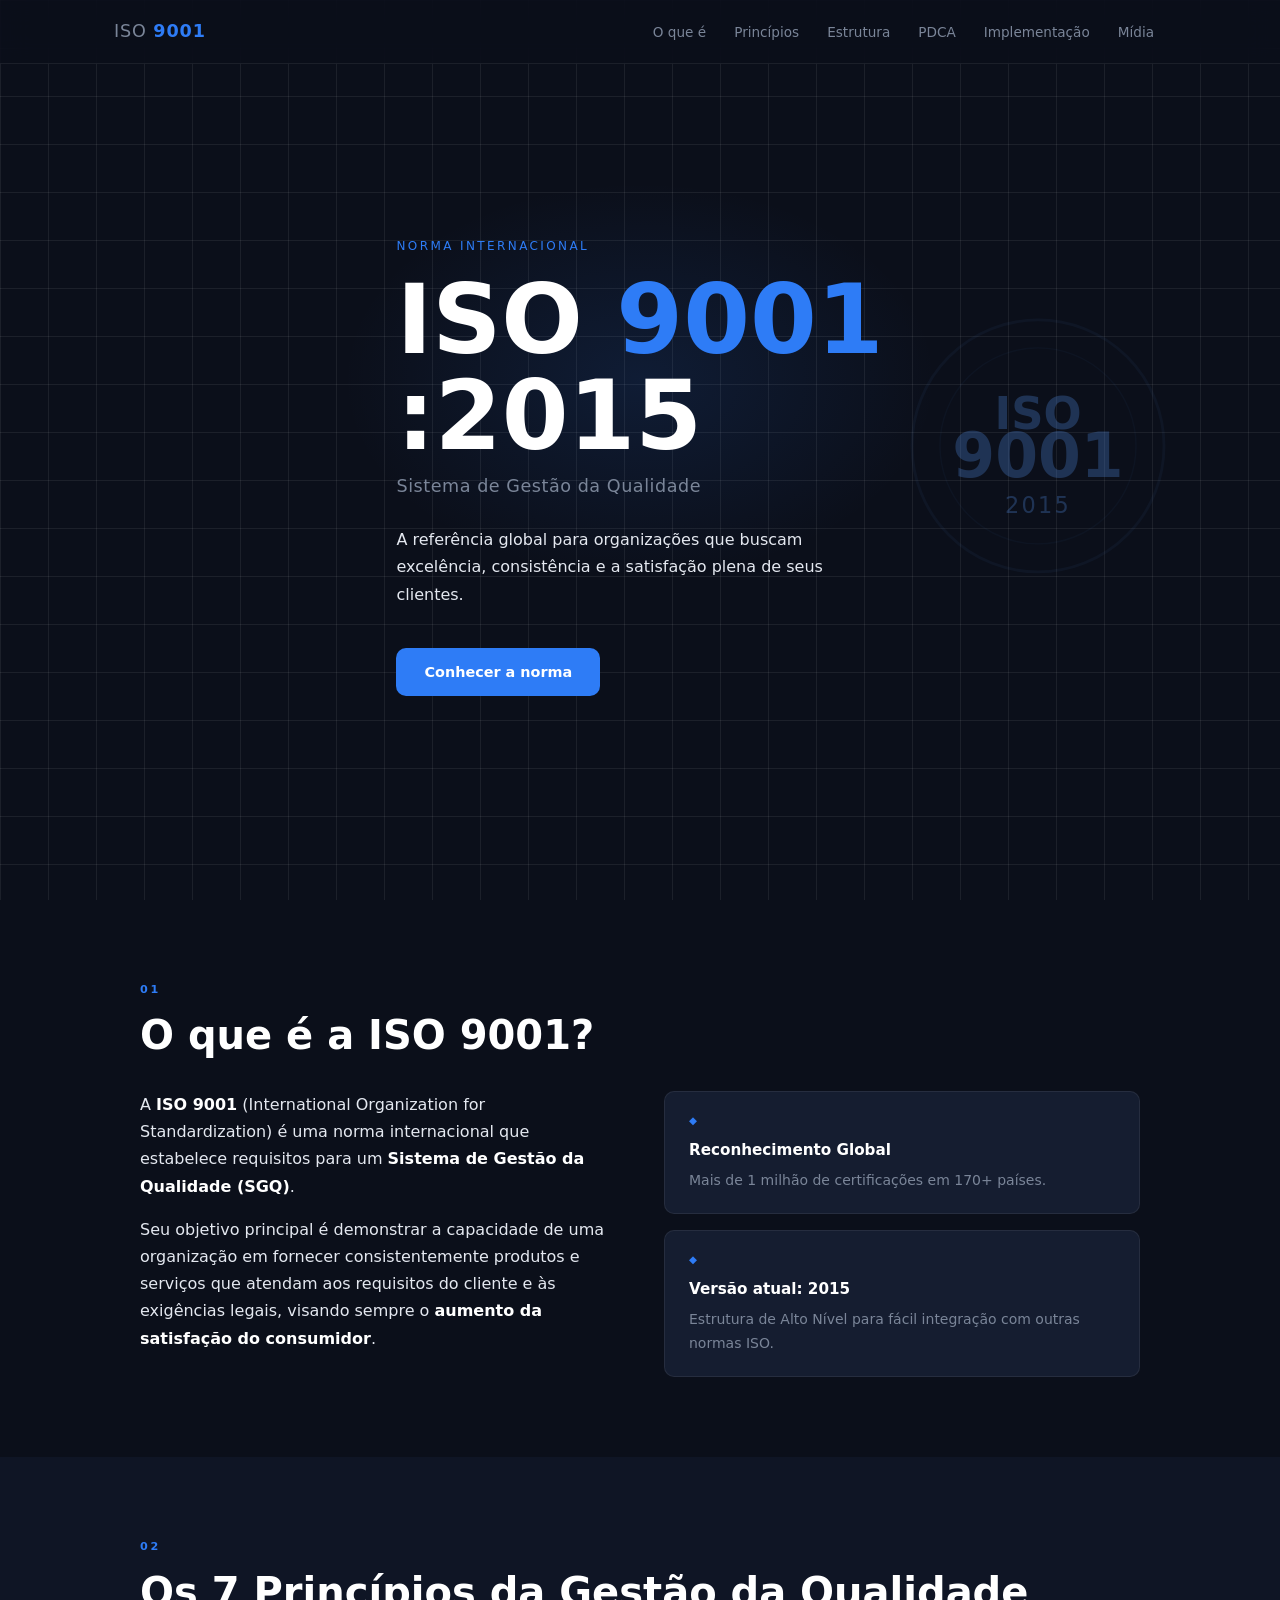
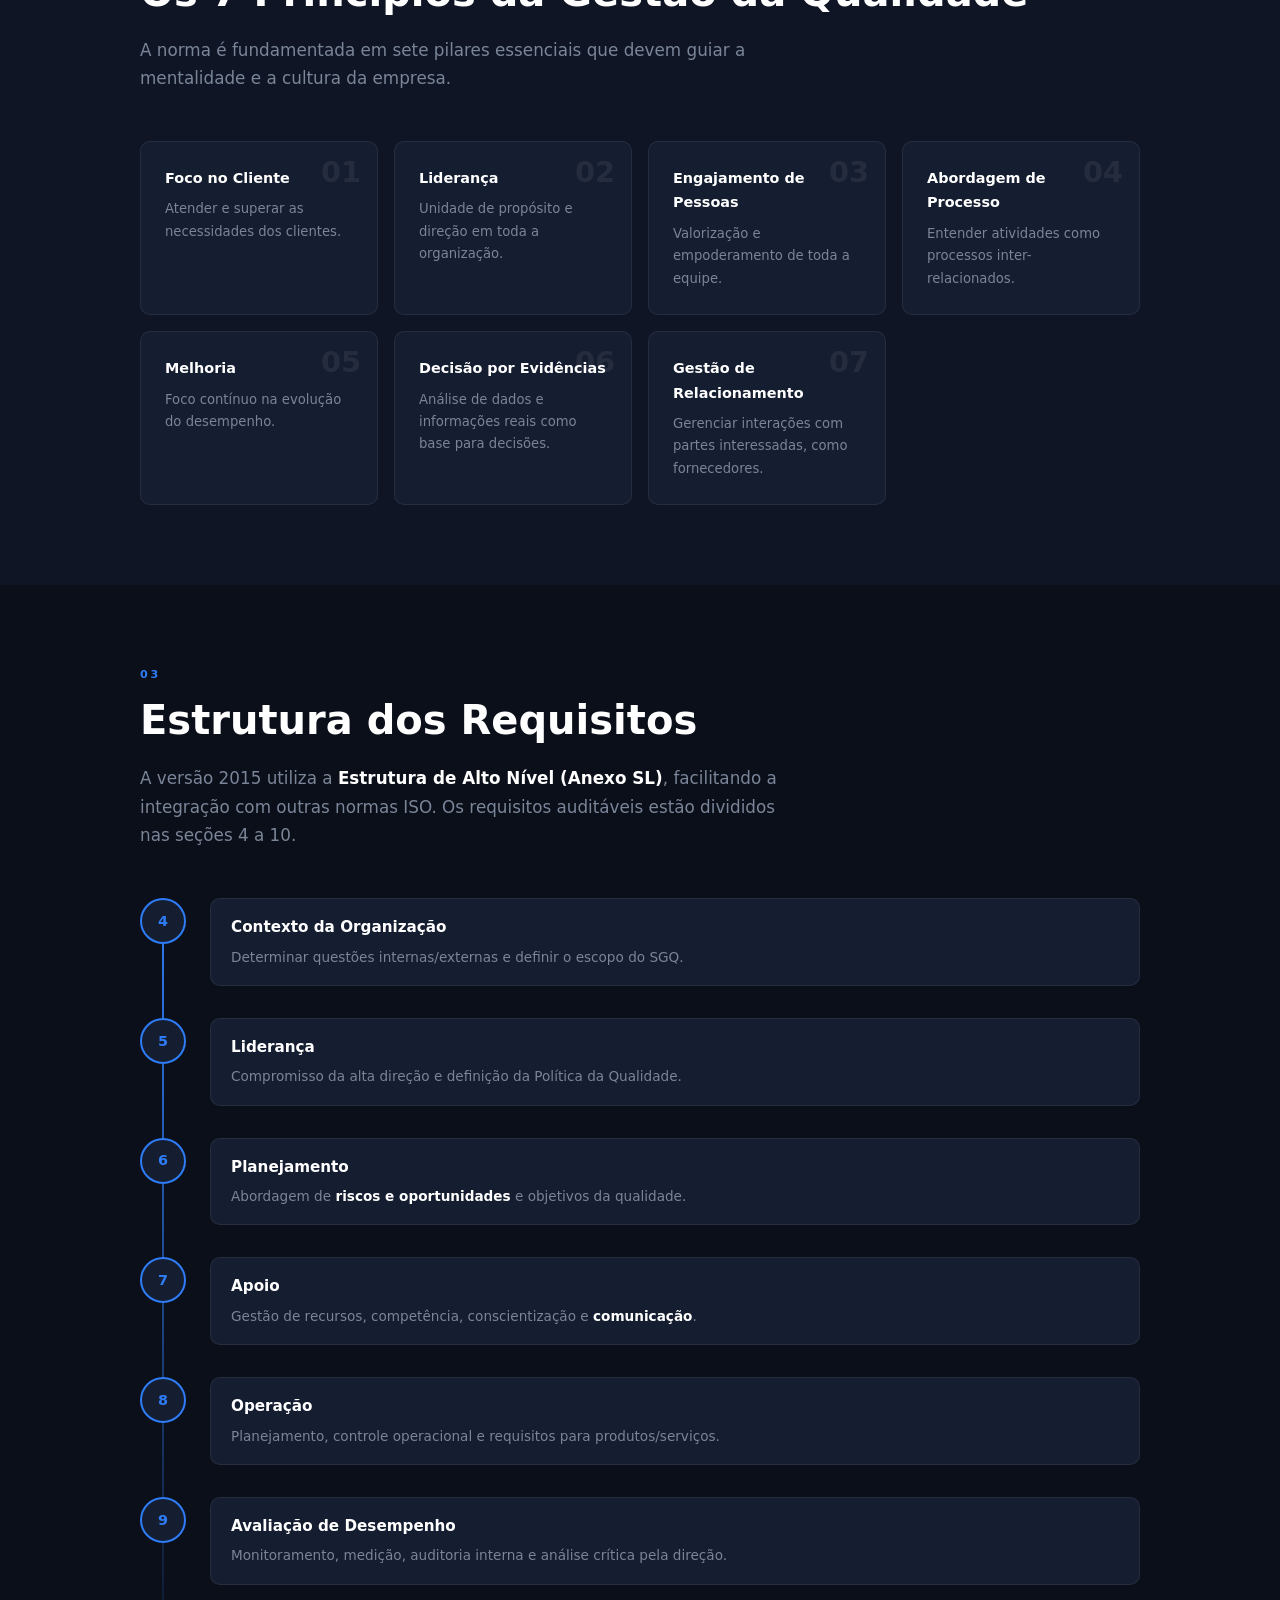
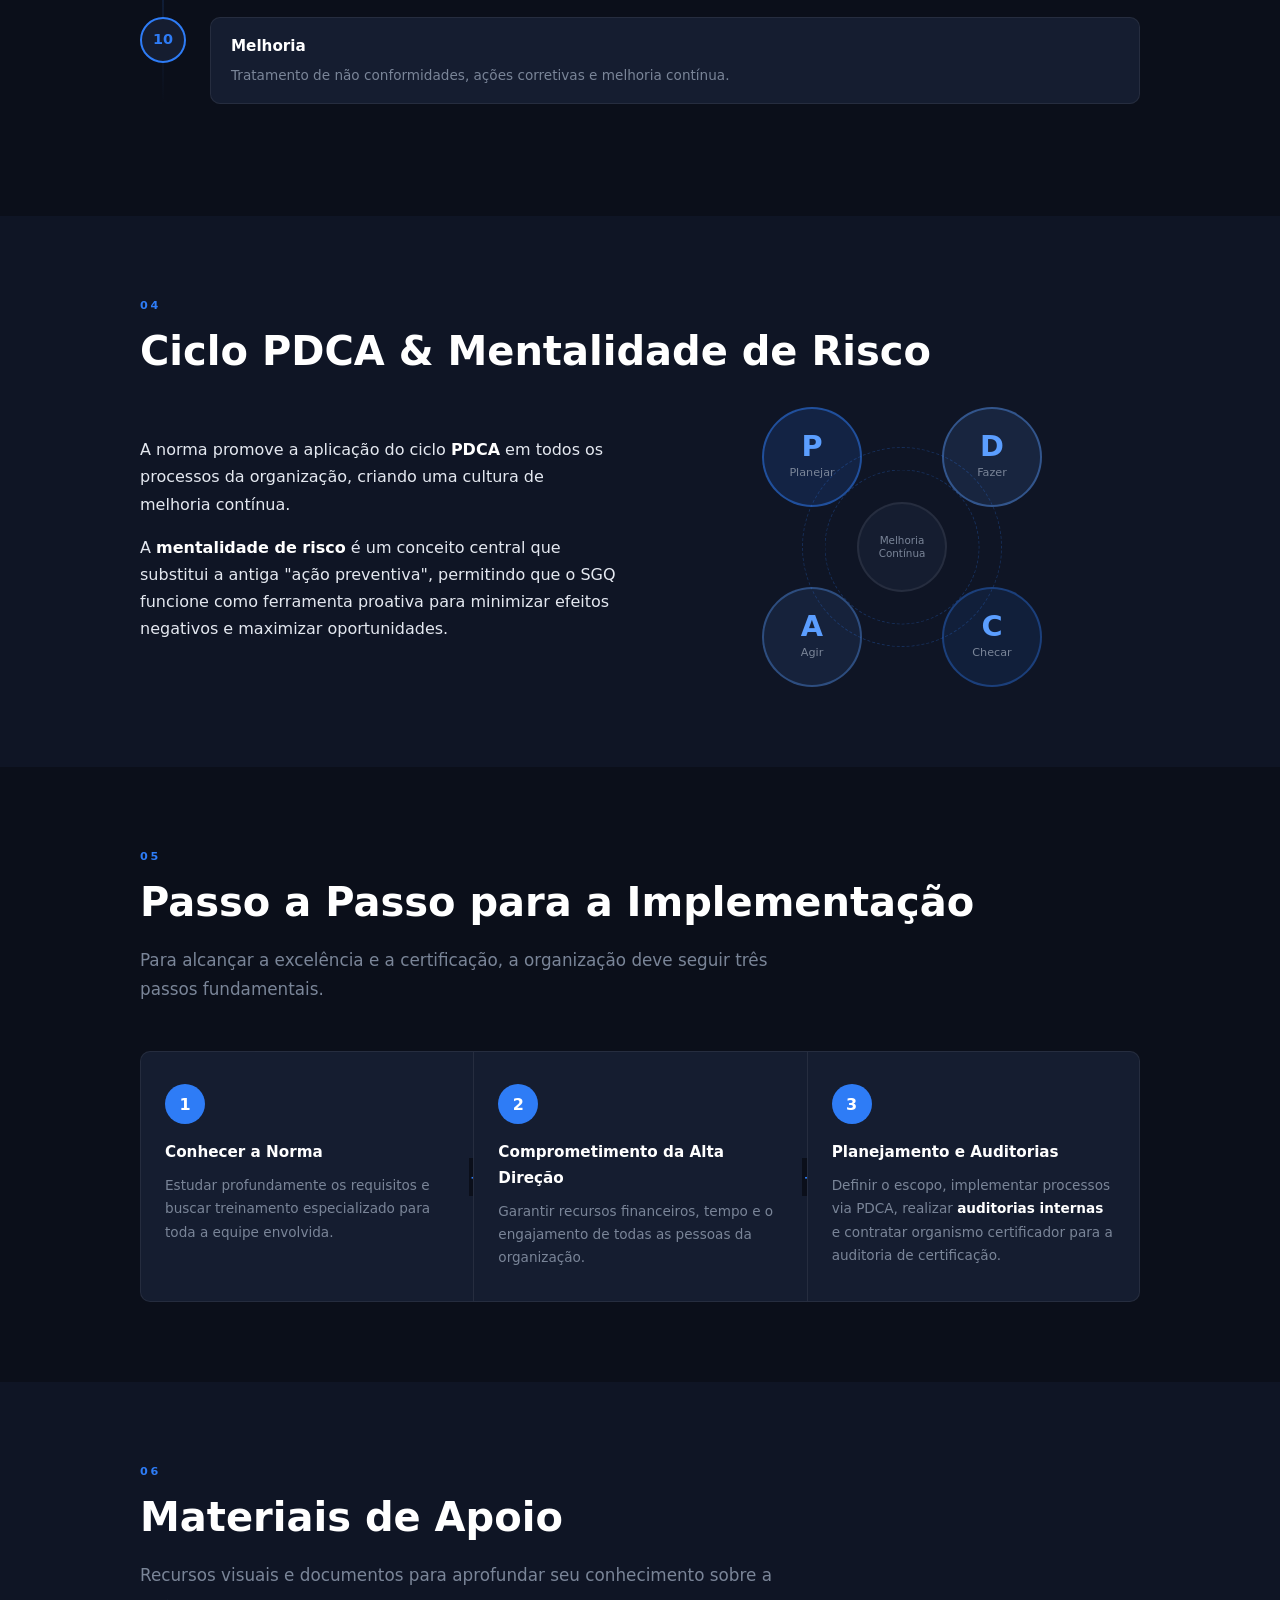
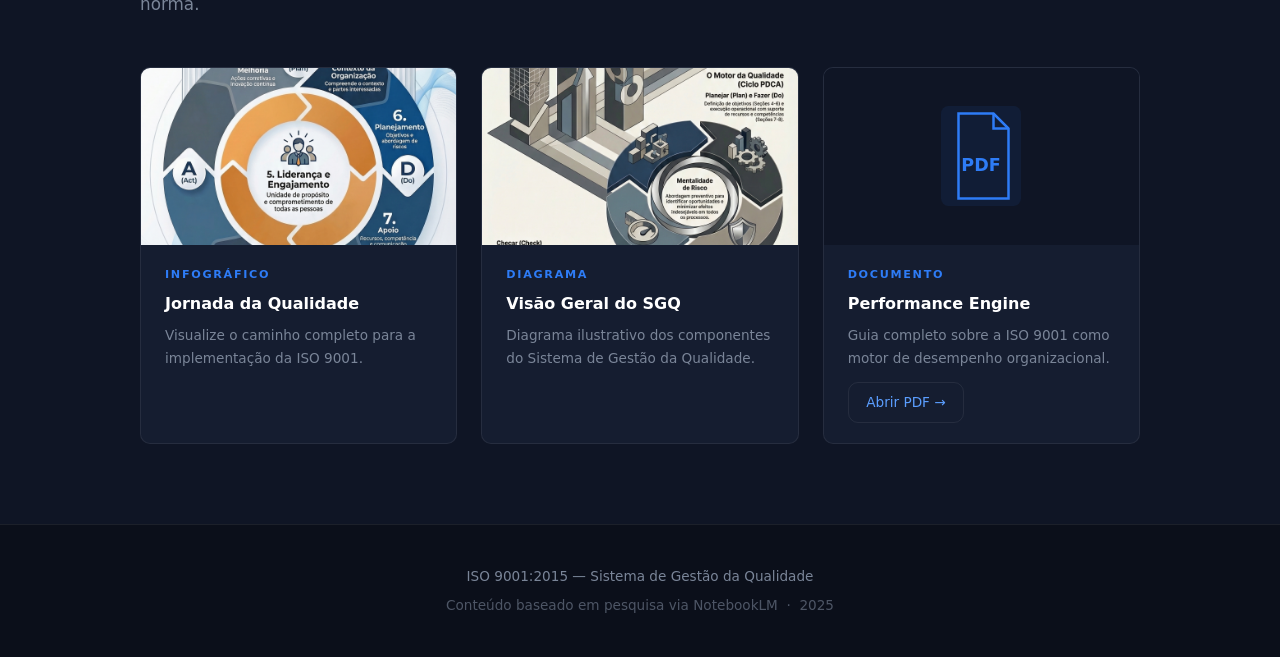
==== index.html @ cad6b03f "feat: add minimalist ISO 9001:2015 presentation website Single-page HTML/CSS/JS site with: - Hero se" ====
<!DOCTYPE html>
<html lang="pt-BR">
<head>
  <meta charset="UTF-8" />
  <meta name="viewport" content="width=device-width, initial-scale=1.0" />
  <title>ISO 9001:2015 — Sistema de Gestão da Qualidade</title>
  <link rel="stylesheet" href="style.css" />
</head>
<body>

  <!-- NAV -->
  <nav id="navbar">
    <div class="nav-inner">
      <span class="nav-logo">ISO <strong>9001</strong></span>
      <ul class="nav-links">
        <li><a href="#o-que-e">O que é</a></li>
        <li><a href="#principios">Princípios</a></li>
        <li><a href="#estrutura">Estrutura</a></li>
        <li><a href="#pdca">PDCA</a></li>
        <li><a href="#implementacao">Implementação</a></li>
        <li><a href="#midia">Mídia</a></li>
      </ul>
      <button class="nav-toggle" aria-label="Menu" id="navToggle">
        <span></span><span></span><span></span>
      </button>
    </div>
  </nav>

  <!-- HERO -->
  <header class="hero">
    <div class="hero-content">
      <p class="hero-label">Norma Internacional</p>
      <h1>ISO <span>9001</span><br/>:2015</h1>
      <p class="hero-sub">Sistema de Gestão da Qualidade</p>
      <p class="hero-desc">
        A referência global para organizações que buscam excelência,
        consistência e a satisfação plena de seus clientes.
      </p>
      <a href="#o-que-e" class="btn-primary">Conhecer a norma</a>
    </div>
    <div class="hero-badge">
      <svg viewBox="0 0 200 200" xmlns="http://www.w3.org/2000/svg" aria-hidden="true">
        <circle cx="100" cy="100" r="90" fill="none" stroke="currentColor" stroke-width="2" opacity="0.2"/>
        <circle cx="100" cy="100" r="70" fill="none" stroke="currentColor" stroke-width="1" opacity="0.15"/>
        <text x="100" y="88" text-anchor="middle" class="badge-iso">ISO</text>
        <text x="100" y="122" text-anchor="middle" class="badge-num">9001</text>
        <text x="100" y="148" text-anchor="middle" class="badge-year">2015</text>
      </svg>
    </div>
  </header>

  <!-- SECTION: O QUE É -->
  <section id="o-que-e" class="section">
    <div class="container">
      <div class="section-tag">01</div>
      <h2>O que é a ISO 9001?</h2>
      <div class="two-col">
        <div class="col-text">
          <p>
            A <strong>ISO 9001</strong> (International Organization for Standardization)
            é uma norma internacional que estabelece requisitos para um
            <strong>Sistema de Gestão da Qualidade (SGQ)</strong>.
          </p>
          <p>
            Seu objetivo principal é demonstrar a capacidade de uma organização
            em fornecer consistentemente produtos e serviços que atendam aos
            requisitos do cliente e às exigências legais, visando sempre o
            <strong>aumento da satisfação do consumidor</strong>.
          </p>
        </div>
        <div class="col-cards">
          <div class="info-card">
            <div class="info-icon">&#9670;</div>
            <h3>Reconhecimento Global</h3>
            <p>Mais de 1 milhão de certificações em 170+ países.</p>
          </div>
          <div class="info-card">
            <div class="info-icon">&#9670;</div>
            <h3>Versão atual: 2015</h3>
            <p>Estrutura de Alto Nível para fácil integração com outras normas ISO.</p>
          </div>
        </div>
      </div>
    </div>
  </section>

  <!-- SECTION: 7 PRINCÍPIOS -->
  <section id="principios" class="section section-alt">
    <div class="container">
      <div class="section-tag">02</div>
      <h2>Os 7 Princípios da Gestão da Qualidade</h2>
      <p class="section-intro">
        A norma é fundamentada em sete pilares essenciais que devem guiar
        a mentalidade e a cultura da empresa.
      </p>
      <div class="principles-grid" id="principlesGrid">
        <div class="principle-card" data-index="1">
          <span class="p-num">01</span>
          <h3>Foco no Cliente</h3>
          <p>Atender e superar as necessidades dos clientes.</p>
        </div>
        <div class="principle-card" data-index="2">
          <span class="p-num">02</span>
          <h3>Liderança</h3>
          <p>Unidade de propósito e direção em toda a organização.</p>
        </div>
        <div class="principle-card" data-index="3">
          <span class="p-num">03</span>
          <h3>Engajamento de Pessoas</h3>
          <p>Valorização e empoderamento de toda a equipe.</p>
        </div>
        <div class="principle-card" data-index="4">
          <span class="p-num">04</span>
          <h3>Abordagem de Processo</h3>
          <p>Entender atividades como processos inter-relacionados.</p>
        </div>
        <div class="principle-card" data-index="5">
          <span class="p-num">05</span>
          <h3>Melhoria</h3>
          <p>Foco contínuo na evolução do desempenho.</p>
        </div>
        <div class="principle-card" data-index="6">
          <span class="p-num">06</span>
          <h3>Decisão por Evidências</h3>
          <p>Análise de dados e informações reais como base para decisões.</p>
        </div>
        <div class="principle-card" data-index="7">
          <span class="p-num">07</span>
          <h3>Gestão de Relacionamento</h3>
          <p>Gerenciar interações com partes interessadas, como fornecedores.</p>
        </div>
      </div>
    </div>
  </section>

  <!-- SECTION: ESTRUTURA REQUISITOS -->
  <section id="estrutura" class="section">
    <div class="container">
      <div class="section-tag">03</div>
      <h2>Estrutura dos Requisitos</h2>
      <p class="section-intro">
        A versão 2015 utiliza a <strong>Estrutura de Alto Nível (Anexo SL)</strong>,
        facilitando a integração com outras normas ISO. Os requisitos auditáveis
        estão divididos nas seções 4 a 10.
      </p>
      <div class="timeline" id="timeline">
        <div class="tl-item">
          <div class="tl-num">4</div>
          <div class="tl-body">
            <h3>Contexto da Organização</h3>
            <p>Determinar questões internas/externas e definir o escopo do SGQ.</p>
          </div>
        </div>
        <div class="tl-item">
          <div class="tl-num">5</div>
          <div class="tl-body">
            <h3>Liderança</h3>
            <p>Compromisso da alta direção e definição da Política da Qualidade.</p>
          </div>
        </div>
        <div class="tl-item">
          <div class="tl-num">6</div>
          <div class="tl-body">
            <h3>Planejamento</h3>
            <p>Abordagem de <strong>riscos e oportunidades</strong> e objetivos da qualidade.</p>
          </div>
        </div>
        <div class="tl-item">
          <div class="tl-num">7</div>
          <div class="tl-body">
            <h3>Apoio</h3>
            <p>Gestão de recursos, competência, conscientização e <strong>comunicação</strong>.</p>
          </div>
        </div>
        <div class="tl-item">
          <div class="tl-num">8</div>
          <div class="tl-body">
            <h3>Operação</h3>
            <p>Planejamento, controle operacional e requisitos para produtos/serviços.</p>
          </div>
        </div>
        <div class="tl-item">
          <div class="tl-num">9</div>
          <div class="tl-body">
            <h3>Avaliação de Desempenho</h3>
            <p>Monitoramento, medição, auditoria interna e análise crítica pela direção.</p>
          </div>
        </div>
        <div class="tl-item">
          <div class="tl-num">10</div>
          <div class="tl-body">
            <h3>Melhoria</h3>
            <p>Tratamento de não conformidades, ações corretivas e melhoria contínua.</p>
          </div>
        </div>
      </div>
    </div>
  </section>

  <!-- SECTION: PDCA -->
  <section id="pdca" class="section section-alt">
    <div class="container">
      <div class="section-tag">04</div>
      <h2>Ciclo PDCA &amp; Mentalidade de Risco</h2>
      <div class="two-col two-col-center">
        <div class="col-text">
          <p>
            A norma promove a aplicação do ciclo <strong>PDCA</strong> em todos
            os processos da organização, criando uma cultura de melhoria contínua.
          </p>
          <p>
            A <strong>mentalidade de risco</strong> é um conceito central que
            substitui a antiga "ação preventiva", permitindo que o SGQ funcione
            como ferramenta proativa para minimizar efeitos negativos e
            maximizar oportunidades.
          </p>
        </div>
        <div class="pdca-diagram" id="pdcaDiagram">
          <div class="pdca-ring">
            <div class="pdca-step pdca-p" id="pdca-p">
              <span class="pdca-letter">P</span>
              <span class="pdca-word">Planejar</span>
            </div>
            <div class="pdca-step pdca-d" id="pdca-d">
              <span class="pdca-letter">D</span>
              <span class="pdca-word">Fazer</span>
            </div>
            <div class="pdca-step pdca-c" id="pdca-c">
              <span class="pdca-letter">C</span>
              <span class="pdca-word">Checar</span>
            </div>
            <div class="pdca-step pdca-a" id="pdca-a">
              <span class="pdca-letter">A</span>
              <span class="pdca-word">Agir</span>
            </div>
            <div class="pdca-center">
              <span>Melhoria<br/>Contínua</span>
            </div>
          </div>
        </div>
      </div>
    </div>
  </section>

  <!-- SECTION: IMPLEMENTAÇÃO -->
  <section id="implementacao" class="section">
    <div class="container">
      <div class="section-tag">05</div>
      <h2>Passo a Passo para a Implementação</h2>
      <p class="section-intro">
        Para alcançar a excelência e a certificação, a organização deve
        seguir três passos fundamentais.
      </p>
      <div class="steps-row">
        <div class="step-card">
          <div class="step-number">1</div>
          <div class="step-content">
            <h3>Conhecer a Norma</h3>
            <p>
              Estudar profundamente os requisitos e buscar treinamento
              especializado para toda a equipe envolvida.
            </p>
          </div>
          <div class="step-arrow">→</div>
        </div>
        <div class="step-card">
          <div class="step-number">2</div>
          <div class="step-content">
            <h3>Comprometimento da Alta Direção</h3>
            <p>
              Garantir recursos financeiros, tempo e o engajamento de
              todas as pessoas da organização.
            </p>
          </div>
          <div class="step-arrow">→</div>
        </div>
        <div class="step-card">
          <div class="step-number">3</div>
          <div class="step-content">
            <h3>Planejamento e Auditorias</h3>
            <p>
              Definir o escopo, implementar processos via PDCA, realizar
              <strong>auditorias internas</strong> e contratar organismo
              certificador para a auditoria de certificação.
            </p>
          </div>
          <div class="step-arrow" style="visibility:hidden">→</div>
        </div>
      </div>
    </div>
  </section>

  <!-- SECTION: MÍDIA -->
  <section id="midia" class="section section-alt">
    <div class="container">
      <div class="section-tag">06</div>
      <h2>Materiais de Apoio</h2>
      <p class="section-intro">
        Recursos visuais e documentos para aprofundar seu conhecimento sobre a norma.
      </p>
      <div class="media-grid">
        <!-- Infográfico -->
        <div class="media-card" id="mediaInfographic">
          <div class="media-thumb media-thumb-img" data-src="Jornada da Qualidade ISO 9001 (3).png">
            <img
              src="Jornada da Qualidade ISO 9001 (3).png"
              alt="Infográfico — Jornada da Qualidade ISO 9001"
              loading="lazy"
            />
            <button class="thumb-expand" aria-label="Ampliar imagem" data-lightbox="Jornada da Qualidade ISO 9001 (3).png">
              <svg viewBox="0 0 24 24" fill="none" stroke="currentColor" stroke-width="2"><path d="M15 3h6v6M9 21H3v-6M21 3l-7 7M3 21l7-7"/></svg>
            </button>
          </div>
          <div class="media-info">
            <span class="media-type">Infográfico</span>
            <h3>Jornada da Qualidade</h3>
            <p>Visualize o caminho completo para a implementação da ISO 9001.</p>
          </div>
        </div>

        <!-- Imagem unnamed -->
        <div class="media-card">
          <div class="media-thumb media-thumb-img">
            <img
              src="unnamed (5).png"
              alt="Material visual ISO 9001"
              loading="lazy"
            />
            <button class="thumb-expand" aria-label="Ampliar imagem" data-lightbox="unnamed (5).png">
              <svg viewBox="0 0 24 24" fill="none" stroke="currentColor" stroke-width="2"><path d="M15 3h6v6M9 21H3v-6M21 3l-7 7M3 21l7-7"/></svg>
            </button>
          </div>
          <div class="media-info">
            <span class="media-type">Diagrama</span>
            <h3>Visão Geral do SGQ</h3>
            <p>Diagrama ilustrativo dos componentes do Sistema de Gestão da Qualidade.</p>
          </div>
        </div>

        <!-- PDF -->
        <div class="media-card">
          <div class="media-thumb media-thumb-pdf">
            <svg viewBox="0 0 64 80" fill="none" xmlns="http://www.w3.org/2000/svg" aria-hidden="true">
              <rect width="64" height="80" rx="6" fill="currentColor" opacity="0.08"/>
              <path d="M14 6h28l12 12v56H14V6z" fill="none" stroke="currentColor" stroke-width="2"/>
              <path d="M42 6v12h12" fill="none" stroke="currentColor" stroke-width="2"/>
              <text x="32" y="52" text-anchor="middle" class="pdf-label">PDF</text>
            </svg>
          </div>
          <div class="media-info">
            <span class="media-type">Documento</span>
            <h3>Performance Engine</h3>
            <p>Guia completo sobre a ISO 9001 como motor de desempenho organizacional.</p>
            <a href="ISO_9001_Performance_Engine.pdf" target="_blank" class="btn-secondary">
              Abrir PDF →
            </a>
          </div>
        </div>
      </div>
    </div>
  </section>

  <!-- FOOTER -->
  <footer class="footer">
    <div class="container">
      <p>ISO 9001:2015 — Sistema de Gestão da Qualidade</p>
      <p class="footer-sub">Conteúdo baseado em pesquisa via NotebookLM &nbsp;·&nbsp; 2025</p>
    </div>
  </footer>

  <!-- LIGHTBOX -->
  <div id="lightbox" class="lightbox" role="dialog" aria-modal="true" aria-label="Visualizador de imagem">
    <button class="lightbox-close" id="lightboxClose" aria-label="Fechar">&times;</button>
    <img id="lightboxImg" src="" alt="" />
  </div>

  <script src="main.js"></script>
</body>
</html>
---- style.css ----
/* ============================================================
   ISO 9001 — Minimalist Presentation Site
   ============================================================ */

/* ---------- Reset & Base ---------- */
*, *::before, *::after { box-sizing: border-box; margin: 0; padding: 0; }

:root {
  --bg:        #0b0f1a;
  --bg-alt:    #0f1525;
  --surface:   #151d30;
  --border:    rgba(255,255,255,0.07);
  --accent:    #2e7cf6;
  --accent-2:  #5b9eff;
  --text:      #e4e8f0;
  --muted:     #7a8598;
  --white:     #ffffff;

  --font:      system-ui, -apple-system, "Segoe UI", Roboto, sans-serif;
  --radius:    10px;
  --nav-h:     64px;
  --trans:     0.3s ease;
}

html { scroll-behavior: smooth; font-size: 16px; }

body {
  font-family: var(--font);
  background: var(--bg);
  color: var(--text);
  line-height: 1.7;
  overflow-x: hidden;
}

a { color: var(--accent-2); text-decoration: none; transition: color var(--trans); }
a:hover { color: var(--white); }

strong { color: var(--white); font-weight: 600; }

/* ---------- Scrollbar ---------- */
::-webkit-scrollbar { width: 6px; }
::-webkit-scrollbar-track { background: var(--bg); }
::-webkit-scrollbar-thumb { background: var(--surface); border-radius: 3px; }

/* ============================================================
   NAVIGATION
   ============================================================ */
#navbar {
  position: fixed;
  top: 0; left: 0; right: 0;
  height: var(--nav-h);
  z-index: 100;
  background: rgba(11,15,26,0.85);
  backdrop-filter: blur(14px);
  border-bottom: 1px solid var(--border);
  transition: background var(--trans);
}

.nav-inner {
  max-width: 1100px;
  margin: 0 auto;
  padding: 0 1.5rem;
  height: 100%;
  display: flex;
  align-items: center;
  gap: 2rem;
}

.nav-logo {
  font-size: 1.1rem;
  letter-spacing: 0.05em;
  color: var(--muted);
  flex-shrink: 0;
}
.nav-logo strong { color: var(--accent); }

.nav-links {
  display: flex;
  list-style: none;
  gap: 0.25rem;
  margin-left: auto;
}

.nav-links a {
  color: var(--muted);
  font-size: 0.85rem;
  padding: 0.35rem 0.75rem;
  border-radius: 6px;
  transition: color var(--trans), background var(--trans);
}
.nav-links a:hover,
.nav-links a.active {
  color: var(--white);
  background: var(--surface);
}

.nav-toggle {
  display: none;
  flex-direction: column;
  gap: 5px;
  background: none;
  border: none;
  cursor: pointer;
  padding: 4px;
  margin-left: auto;
}
.nav-toggle span {
  display: block;
  width: 22px;
  height: 2px;
  background: var(--text);
  border-radius: 2px;
  transition: transform var(--trans), opacity var(--trans);
}

@media (max-width: 768px) {
  .nav-toggle { display: flex; }
  .nav-links {
    display: none;
    flex-direction: column;
    position: absolute;
    top: var(--nav-h);
    left: 0; right: 0;
    background: var(--bg-alt);
    border-bottom: 1px solid var(--border);
    padding: 1rem 1.5rem;
    gap: 0.25rem;
  }
  .nav-links.open { display: flex; }
}

/* ============================================================
   HERO
   ============================================================ */
.hero {
  min-height: 100vh;
  display: flex;
  align-items: center;
  justify-content: center;
  padding: calc(var(--nav-h) + 2rem) 1.5rem 4rem;
  position: relative;
  overflow: hidden;
}

/* Subtle grid background */
.hero::before {
  content: '';
  position: absolute;
  inset: 0;
  background-image:
    linear-gradient(var(--border) 1px, transparent 1px),
    linear-gradient(90deg, var(--border) 1px, transparent 1px);
  background-size: 48px 48px;
  pointer-events: none;
}

/* Glow */
.hero::after {
  content: '';
  position: absolute;
  top: 20%;
  left: 50%;
  transform: translateX(-50%);
  width: 600px;
  height: 400px;
  background: radial-gradient(ellipse, rgba(46,124,246,0.12), transparent 70%);
  pointer-events: none;
}

.hero-content {
  max-width: 560px;
  z-index: 1;
}

.hero-label {
  font-size: 0.75rem;
  letter-spacing: 0.2em;
  text-transform: uppercase;
  color: var(--accent);
  margin-bottom: 1rem;
}

.hero-content h1 {
  font-size: clamp(3.5rem, 8vw, 6rem);
  font-weight: 800;
  line-height: 1;
  color: var(--white);
  margin-bottom: 0.5rem;
}
.hero-content h1 span { color: var(--accent); }

.hero-sub {
  font-size: 1.1rem;
  color: var(--muted);
  margin-bottom: 1.5rem;
  letter-spacing: 0.03em;
}

.hero-desc {
  font-size: 1rem;
  color: var(--text);
  margin-bottom: 2.5rem;
  max-width: 440px;
}

.btn-primary {
  display: inline-block;
  background: var(--accent);
  color: var(--white);
  padding: 0.75rem 1.75rem;
  border-radius: var(--radius);
  font-weight: 600;
  font-size: 0.9rem;
  transition: background var(--trans), transform var(--trans), box-shadow var(--trans);
  box-shadow: 0 0 0 0 rgba(46,124,246,0.4);
}
.btn-primary:hover {
  background: var(--accent-2);
  color: var(--white);
  transform: translateY(-2px);
  box-shadow: 0 8px 30px rgba(46,124,246,0.35);
}

.btn-secondary {
  display: inline-block;
  border: 1px solid var(--border);
  color: var(--accent-2);
  padding: 0.5rem 1.1rem;
  border-radius: var(--radius);
  font-size: 0.85rem;
  font-weight: 500;
  transition: border-color var(--trans), background var(--trans), color var(--trans);
  margin-top: 0.75rem;
}
.btn-secondary:hover {
  border-color: var(--accent);
  background: rgba(46,124,246,0.08);
  color: var(--white);
}

/* Hero SVG badge */
.hero-badge {
  position: absolute;
  right: 8%;
  top: 50%;
  transform: translateY(-50%);
  width: clamp(180px, 22vw, 280px);
  color: var(--accent-2);
  opacity: 0.25;
  pointer-events: none;
  z-index: 0;
  animation: rotate-slow 60s linear infinite;
}

@keyframes rotate-slow {
  to { transform: translateY(-50%) rotate(360deg); }
}

.badge-iso  { font-size: 32px; font-weight: 800; fill: currentColor; }
.badge-num  { font-size: 44px; font-weight: 900; fill: currentColor; }
.badge-year { font-size: 16px; font-weight: 400; fill: currentColor; letter-spacing: 0.1em; }

@media (max-width: 900px) { .hero-badge { display: none; } }
@media (max-width: 600px) {
  .hero { align-items: flex-start; padding-top: calc(var(--nav-h) + 3rem); }
}

/* ============================================================
   SECTIONS
   ============================================================ */
.section {
  padding: 5rem 1.5rem;
}
.section-alt {
  background: var(--bg-alt);
}

.container {
  max-width: 1000px;
  margin: 0 auto;
}

.section-tag {
  font-size: 0.7rem;
  letter-spacing: 0.25em;
  text-transform: uppercase;
  color: var(--accent);
  margin-bottom: 0.75rem;
  font-weight: 600;
}

.section > .container > h2,
.section-alt > .container > h2 {
  font-size: clamp(1.75rem, 3.5vw, 2.5rem);
  font-weight: 800;
  color: var(--white);
  margin-bottom: 1.25rem;
  line-height: 1.2;
}

.section-intro {
  max-width: 660px;
  color: var(--muted);
  margin-bottom: 3rem;
  font-size: 1.05rem;
}

/* ---------- Two-column ---------- */
.two-col {
  display: grid;
  grid-template-columns: 1fr 1fr;
  gap: 3rem;
  align-items: start;
  margin-top: 2rem;
}
.two-col-center { align-items: center; }

.col-text p { margin-bottom: 1rem; color: var(--text); }

@media (max-width: 700px) {
  .two-col { grid-template-columns: 1fr; gap: 2rem; }
}

/* ---------- Info cards ---------- */
.col-cards { display: flex; flex-direction: column; gap: 1rem; }

.info-card {
  background: var(--surface);
  border: 1px solid var(--border);
  border-radius: var(--radius);
  padding: 1.25rem 1.5rem;
  transition: border-color var(--trans), transform var(--trans);
}
.info-card:hover {
  border-color: rgba(46,124,246,0.4);
  transform: translateY(-2px);
}

.info-icon {
  color: var(--accent);
  font-size: 0.65rem;
  margin-bottom: 0.5rem;
}
.info-card h3 { font-size: 0.95rem; color: var(--white); margin-bottom: 0.35rem; }
.info-card p  { font-size: 0.875rem; color: var(--muted); }

/* ============================================================
   7 PRINCIPLES GRID
   ============================================================ */
.principles-grid {
  display: grid;
  grid-template-columns: repeat(auto-fill, minmax(220px, 1fr));
  gap: 1rem;
  margin-top: 0.5rem;
}

.principle-card {
  background: var(--surface);
  border: 1px solid var(--border);
  border-radius: var(--radius);
  padding: 1.5rem;
  position: relative;
  overflow: hidden;
  cursor: default;
  transition: border-color var(--trans), transform var(--trans), background var(--trans);
  opacity: 0;
  transform: translateY(20px);
}
.principle-card.visible {
  opacity: 1;
  transform: translateY(0);
  transition: opacity 0.5s ease, transform 0.5s ease, border-color var(--trans), background var(--trans);
}
.principle-card:hover {
  border-color: var(--accent);
  background: rgba(46,124,246,0.06);
  transform: translateY(-3px);
}

.p-num {
  position: absolute;
  top: 1rem; right: 1rem;
  font-size: 1.8rem;
  font-weight: 900;
  color: var(--border);
  line-height: 1;
  pointer-events: none;
  transition: color var(--trans);
}
.principle-card:hover .p-num { color: rgba(46,124,246,0.15); }

.principle-card h3 {
  font-size: 0.9rem;
  color: var(--white);
  margin-bottom: 0.5rem;
  font-weight: 600;
}
.principle-card p {
  font-size: 0.825rem;
  color: var(--muted);
}

/* ============================================================
   TIMELINE (REQUISITOS)
   ============================================================ */
.timeline {
  position: relative;
  margin-top: 1rem;
}
.timeline::before {
  content: '';
  position: absolute;
  left: 22px;
  top: 0; bottom: 0;
  width: 2px;
  background: linear-gradient(to bottom, var(--accent), transparent);
}

.tl-item {
  display: flex;
  gap: 1.5rem;
  align-items: flex-start;
  margin-bottom: 2rem;
  opacity: 0;
  transform: translateX(-20px);
  transition: opacity 0.5s ease, transform 0.5s ease;
}
.tl-item.visible {
  opacity: 1;
  transform: translateX(0);
}

.tl-num {
  flex-shrink: 0;
  width: 46px; height: 46px;
  border-radius: 50%;
  background: var(--surface);
  border: 2px solid var(--accent);
  display: flex; align-items: center; justify-content: center;
  font-size: 0.9rem;
  font-weight: 800;
  color: var(--accent);
  position: relative;
  z-index: 1;
}

.tl-body {
  background: var(--surface);
  border: 1px solid var(--border);
  border-radius: var(--radius);
  padding: 1rem 1.25rem;
  flex: 1;
  transition: border-color var(--trans);
}
.tl-body:hover { border-color: rgba(46,124,246,0.3); }

.tl-body h3 { font-size: 0.95rem; color: var(--white); margin-bottom: 0.3rem; }
.tl-body p  { font-size: 0.85rem; color: var(--muted); }

/* ============================================================
   PDCA DIAGRAM
   ============================================================ */
.pdca-diagram {
  display: flex;
  justify-content: center;
  align-items: center;
}

.pdca-ring {
  position: relative;
  width: 280px;
  height: 280px;
}

.pdca-step {
  position: absolute;
  width: 100px; height: 100px;
  border-radius: 50%;
  display: flex;
  flex-direction: column;
  align-items: center;
  justify-content: center;
  cursor: default;
  transition: transform var(--trans), box-shadow var(--trans);
  border: 2px solid transparent;
}
.pdca-step:hover {
  transform: scale(1.08);
  z-index: 2;
}

.pdca-p { top: 0; left: 0;    background: rgba(46,124,246,0.15); border-color: rgba(46,124,246,0.5); }
.pdca-d { top: 0; right: 0;   background: rgba(91,158,255,0.12); border-color: rgba(91,158,255,0.4); }
.pdca-c { bottom: 0; right: 0; background: rgba(46,124,246,0.1);  border-color: rgba(46,124,246,0.35); }
.pdca-a { bottom: 0; left: 0;  background: rgba(91,158,255,0.1);  border-color: rgba(91,158,255,0.35); }

.pdca-letter {
  font-size: 1.8rem;
  font-weight: 900;
  color: var(--accent-2);
  line-height: 1;
}
.pdca-word {
  font-size: 0.7rem;
  color: var(--muted);
  margin-top: 2px;
  font-weight: 500;
}

.pdca-center {
  position: absolute;
  top: 50%; left: 50%;
  transform: translate(-50%, -50%);
  width: 90px; height: 90px;
  border-radius: 50%;
  background: var(--surface);
  border: 2px solid var(--border);
  display: flex;
  align-items: center;
  justify-content: center;
  text-align: center;
  font-size: 0.65rem;
  color: var(--muted);
  line-height: 1.3;
  font-weight: 500;
}

/* Arrows between PDCA steps */
.pdca-ring::before,
.pdca-ring::after {
  content: '';
  position: absolute;
  border: 1px dashed rgba(46,124,246,0.25);
  border-radius: 50%;
  top: 50%; left: 50%;
  transform: translate(-50%,-50%);
  pointer-events: none;
}
.pdca-ring::before { width: 155px; height: 155px; }
.pdca-ring::after  { width: 200px; height: 200px; }

@media (max-width: 700px) {
  .pdca-ring { width: 240px; height: 240px; }
  .pdca-step { width: 88px; height: 88px; }
  .pdca-center { width: 80px; height: 80px; }
}

/* ============================================================
   IMPLEMENTATION STEPS
   ============================================================ */
.steps-row {
  display: grid;
  grid-template-columns: repeat(3, 1fr);
  gap: 0;
  margin-top: 1rem;
  position: relative;
}

.step-card {
  background: var(--surface);
  border: 1px solid var(--border);
  border-radius: var(--radius);
  padding: 2rem 1.5rem;
  display: flex;
  flex-direction: column;
  align-items: flex-start;
  gap: 1rem;
  position: relative;
  transition: border-color var(--trans), transform var(--trans);
  opacity: 0;
  transform: translateY(24px);
}
.step-card.visible {
  opacity: 1;
  transform: translateY(0);
  transition: opacity 0.5s ease, transform 0.5s ease, border-color var(--trans);
}
.step-card:hover { border-color: var(--accent); }

.step-card:not(:last-child) { border-right: none; border-radius: 0; }
.step-card:first-child       { border-radius: var(--radius) 0 0 var(--radius); }
.step-card:last-child        { border-radius: 0 var(--radius) var(--radius) 0; }

.step-number {
  width: 40px; height: 40px;
  border-radius: 50%;
  background: var(--accent);
  color: var(--white);
  font-size: 1rem;
  font-weight: 800;
  display: flex; align-items: center; justify-content: center;
}

.step-content h3 { font-size: 0.95rem; color: var(--white); margin-bottom: 0.5rem; }
.step-content p  { font-size: 0.85rem; color: var(--muted); }

.step-arrow {
  position: absolute;
  right: -16px;
  top: 50%;
  transform: translateY(-50%);
  color: var(--accent);
  font-size: 1.25rem;
  z-index: 2;
  background: var(--bg);
  padding: 2px;
}

@media (max-width: 768px) {
  .steps-row {
    grid-template-columns: 1fr;
  }
  .step-card:not(:last-child) { border-right: 1px solid var(--border); border-bottom: none; }
  .step-card { border-radius: 0 !important; }
  .step-card:first-child { border-radius: var(--radius) var(--radius) 0 0 !important; }
  .step-card:last-child  { border-radius: 0 0 var(--radius) var(--radius) !important; }
  .step-arrow { display: none; }
}

/* ============================================================
   MEDIA SECTION
   ============================================================ */
.media-grid {
  display: grid;
  grid-template-columns: repeat(auto-fill, minmax(280px, 1fr));
  gap: 1.5rem;
  margin-top: 1rem;
}

.media-card {
  background: var(--surface);
  border: 1px solid var(--border);
  border-radius: var(--radius);
  overflow: hidden;
  transition: border-color var(--trans), transform var(--trans);
}
.media-card:hover {
  border-color: rgba(46,124,246,0.4);
  transform: translateY(-3px);
}

.media-thumb {
  position: relative;
  background: var(--bg);
  overflow: hidden;
  aspect-ratio: 16/9;
  display: flex;
  align-items: center;
  justify-content: center;
}

.media-thumb-img img {
  width: 100%;
  height: 100%;
  object-fit: cover;
  transition: transform 0.4s ease;
}
.media-card:hover .media-thumb-img img { transform: scale(1.04); }

.thumb-expand {
  position: absolute;
  top: 0.75rem; right: 0.75rem;
  background: rgba(11,15,26,0.7);
  border: 1px solid var(--border);
  border-radius: 6px;
  padding: 6px;
  cursor: pointer;
  opacity: 0;
  transition: opacity var(--trans), background var(--trans);
}
.media-card:hover .thumb-expand { opacity: 1; }
.thumb-expand:hover { background: var(--accent); }
.thumb-expand svg { width: 16px; height: 16px; stroke: var(--white); display: block; }

.media-thumb-pdf {
  padding: 2rem;
  background: var(--bg-alt);
}
.media-thumb-pdf svg { width: 80px; height: auto; color: var(--accent); }
.pdf-label { font-size: 14px; font-weight: 800; fill: var(--accent); }

.media-info { padding: 1.25rem 1.5rem; }
.media-type {
  font-size: 0.7rem;
  font-weight: 700;
  letter-spacing: 0.15em;
  text-transform: uppercase;
  color: var(--accent);
  display: block;
  margin-bottom: 0.4rem;
}
.media-info h3 { font-size: 1rem; color: var(--white); margin-bottom: 0.4rem; }
.media-info p  { font-size: 0.85rem; color: var(--muted); }

/* ============================================================
   FOOTER
   ============================================================ */
.footer {
  background: var(--bg);
  border-top: 1px solid var(--border);
  padding: 2.5rem 1.5rem;
  text-align: center;
}
.footer p { color: var(--muted); font-size: 0.85rem; }
.footer-sub { font-size: 0.75rem; margin-top: 0.35rem; opacity: 0.6; }

/* ============================================================
   LIGHTBOX
   ============================================================ */
.lightbox {
  display: none;
  position: fixed;
  inset: 0;
  background: rgba(0,0,0,0.92);
  z-index: 200;
  align-items: center;
  justify-content: center;
  backdrop-filter: blur(8px);
  animation: lb-in 0.2s ease;
}
.lightbox.open { display: flex; }

@keyframes lb-in { from { opacity: 0; } to { opacity: 1; } }

.lightbox img {
  max-width: 90vw;
  max-height: 88vh;
  border-radius: var(--radius);
  box-shadow: 0 30px 80px rgba(0,0,0,0.6);
  object-fit: contain;
}

.lightbox-close {
  position: absolute;
  top: 1.25rem; right: 1.5rem;
  background: none;
  border: none;
  color: var(--muted);
  font-size: 2rem;
  line-height: 1;
  cursor: pointer;
  transition: color var(--trans);
  font-weight: 300;
}
.lightbox-close:hover { color: var(--white); }

/* ============================================================
   UTILITY — fade-in observer base
   ============================================================ */
.fade-hidden {
  opacity: 0;
  transform: translateY(16px);
  transition: opacity 0.55s ease, transform 0.55s ease;
}
.fade-hidden.visible {
  opacity: 1;
  transform: translateY(0);
}
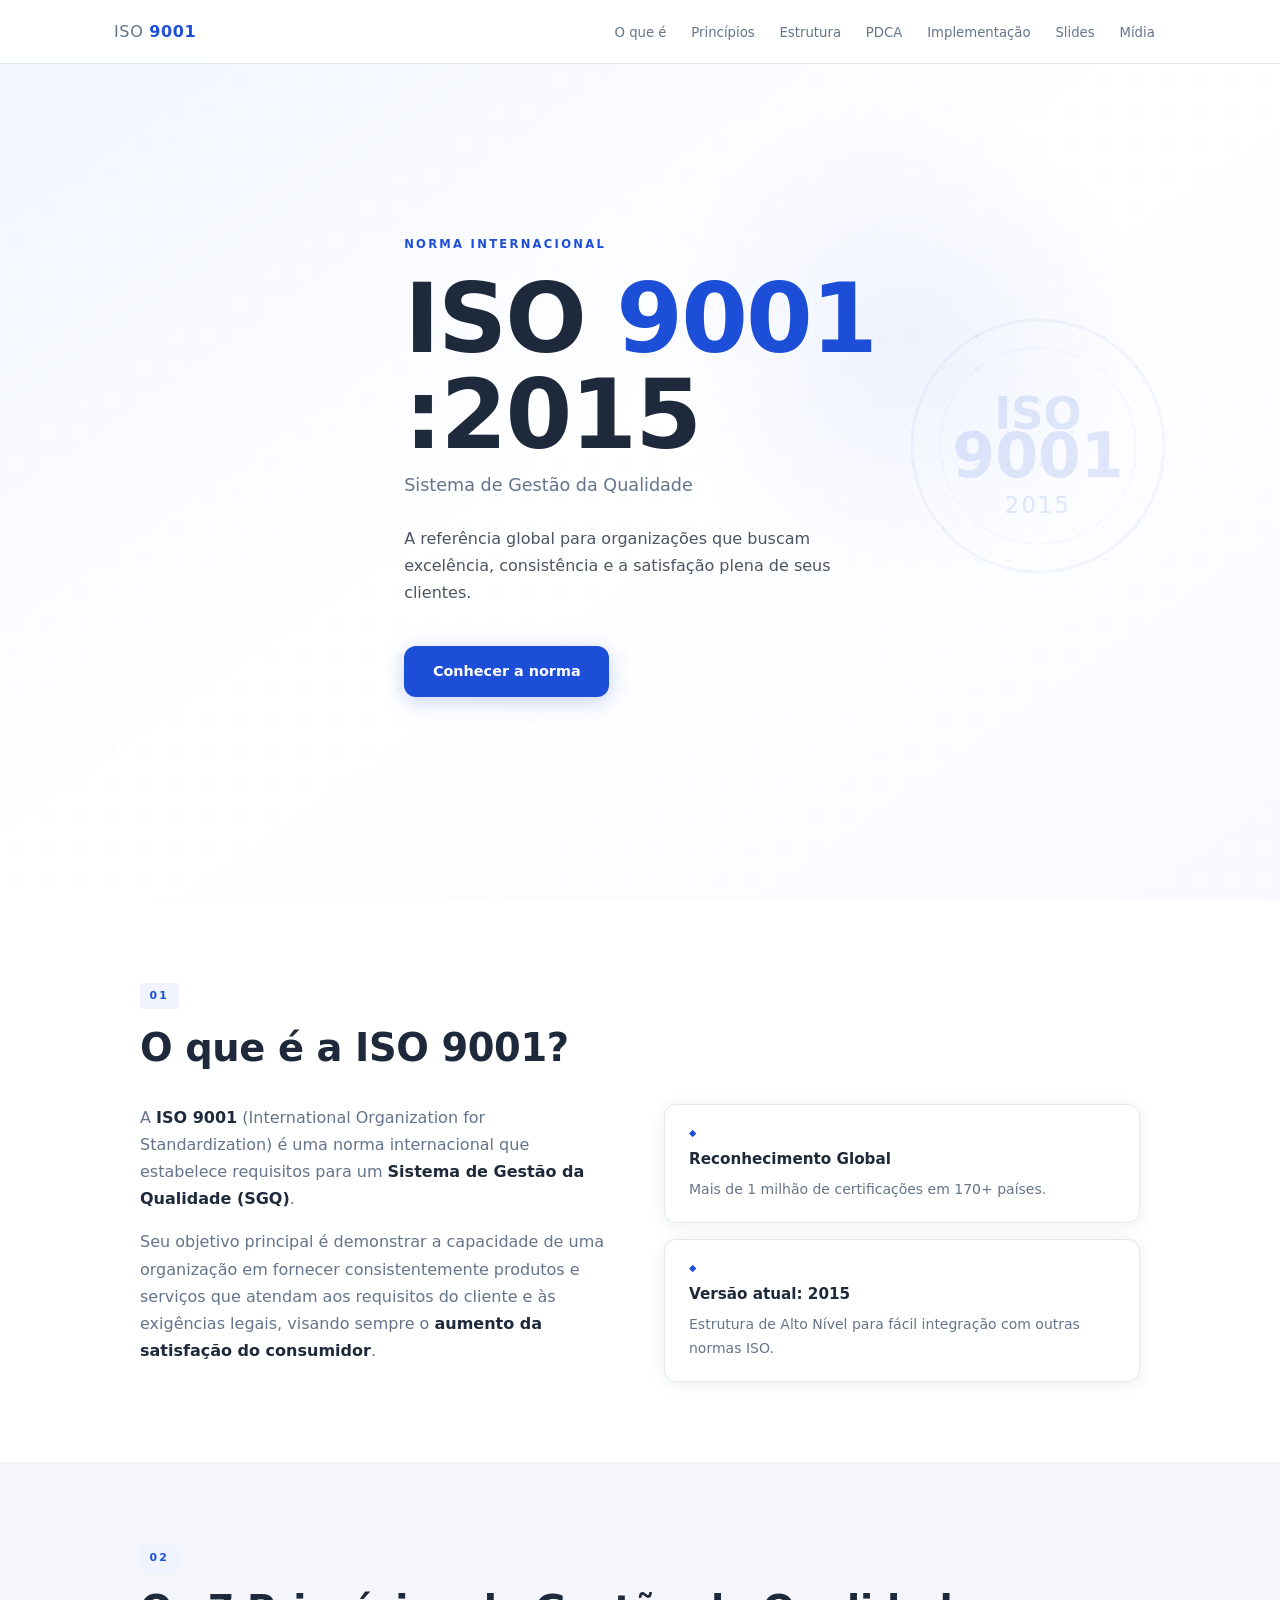
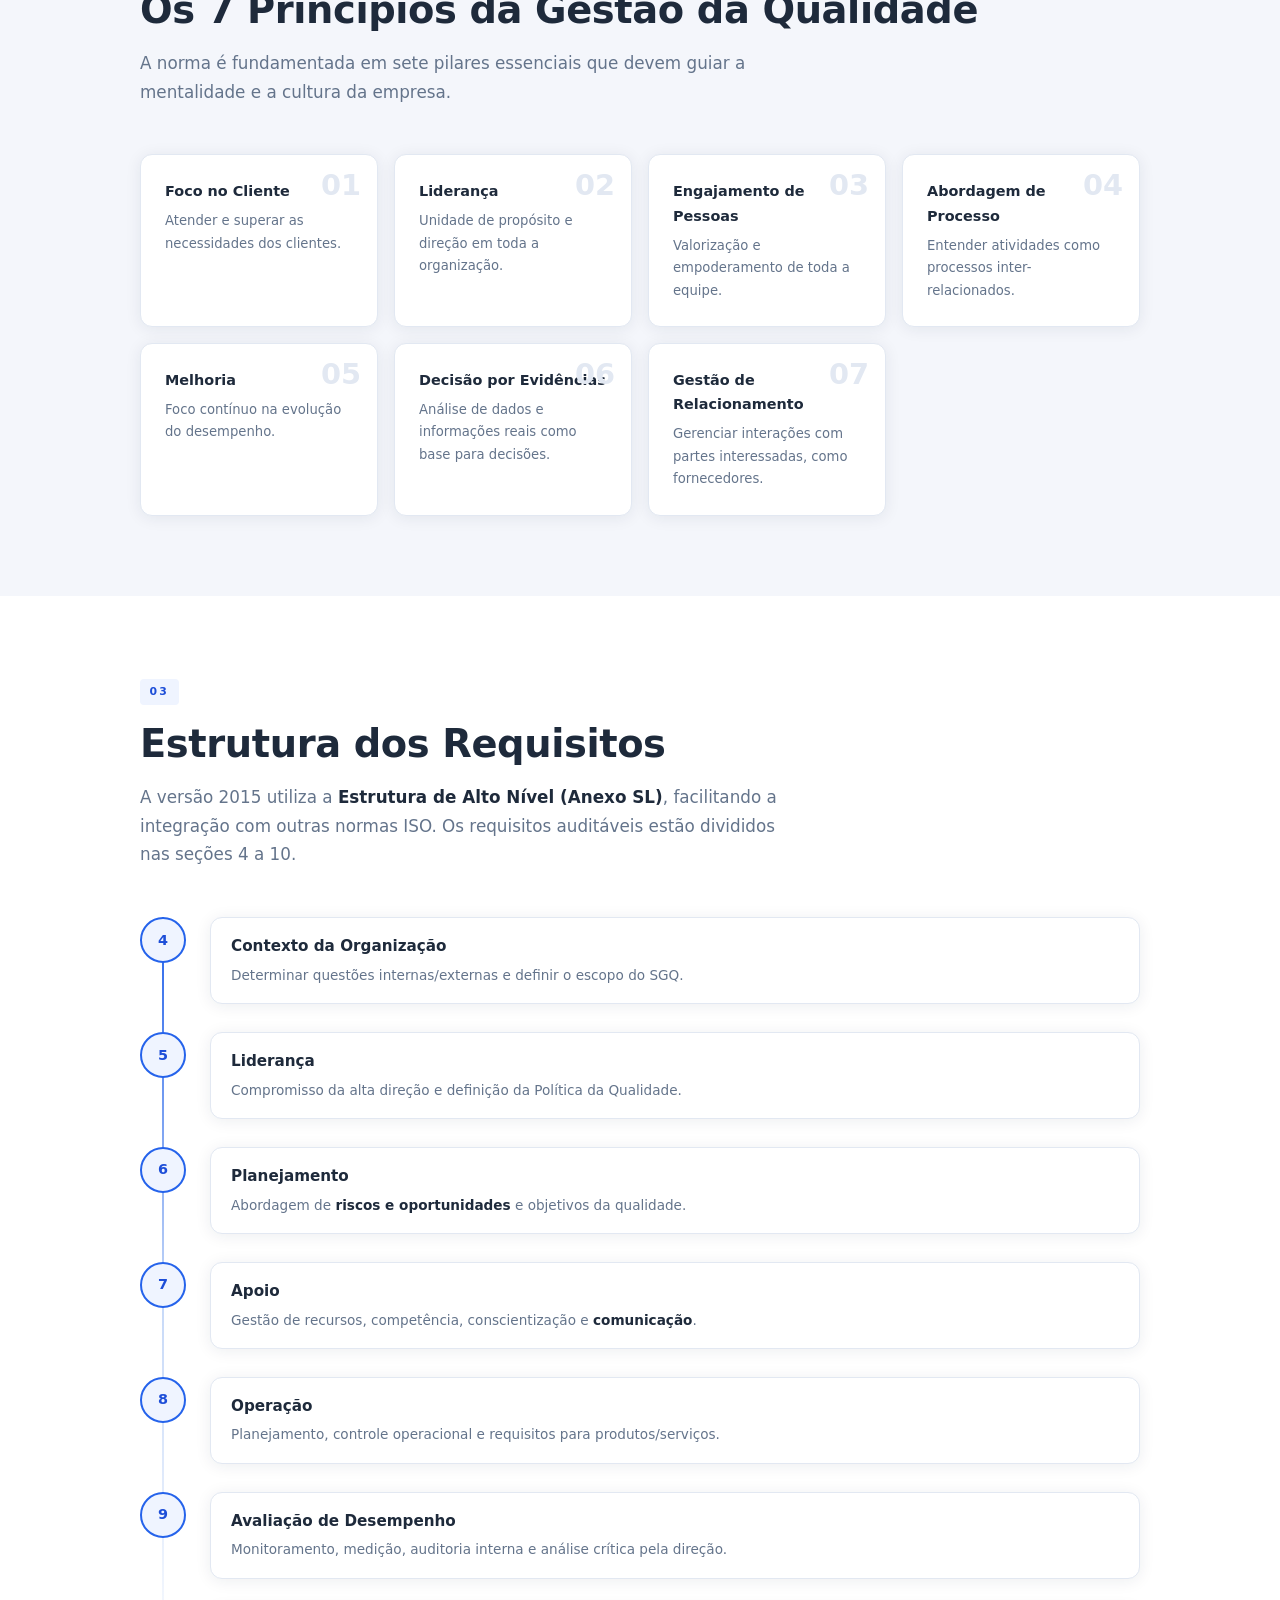
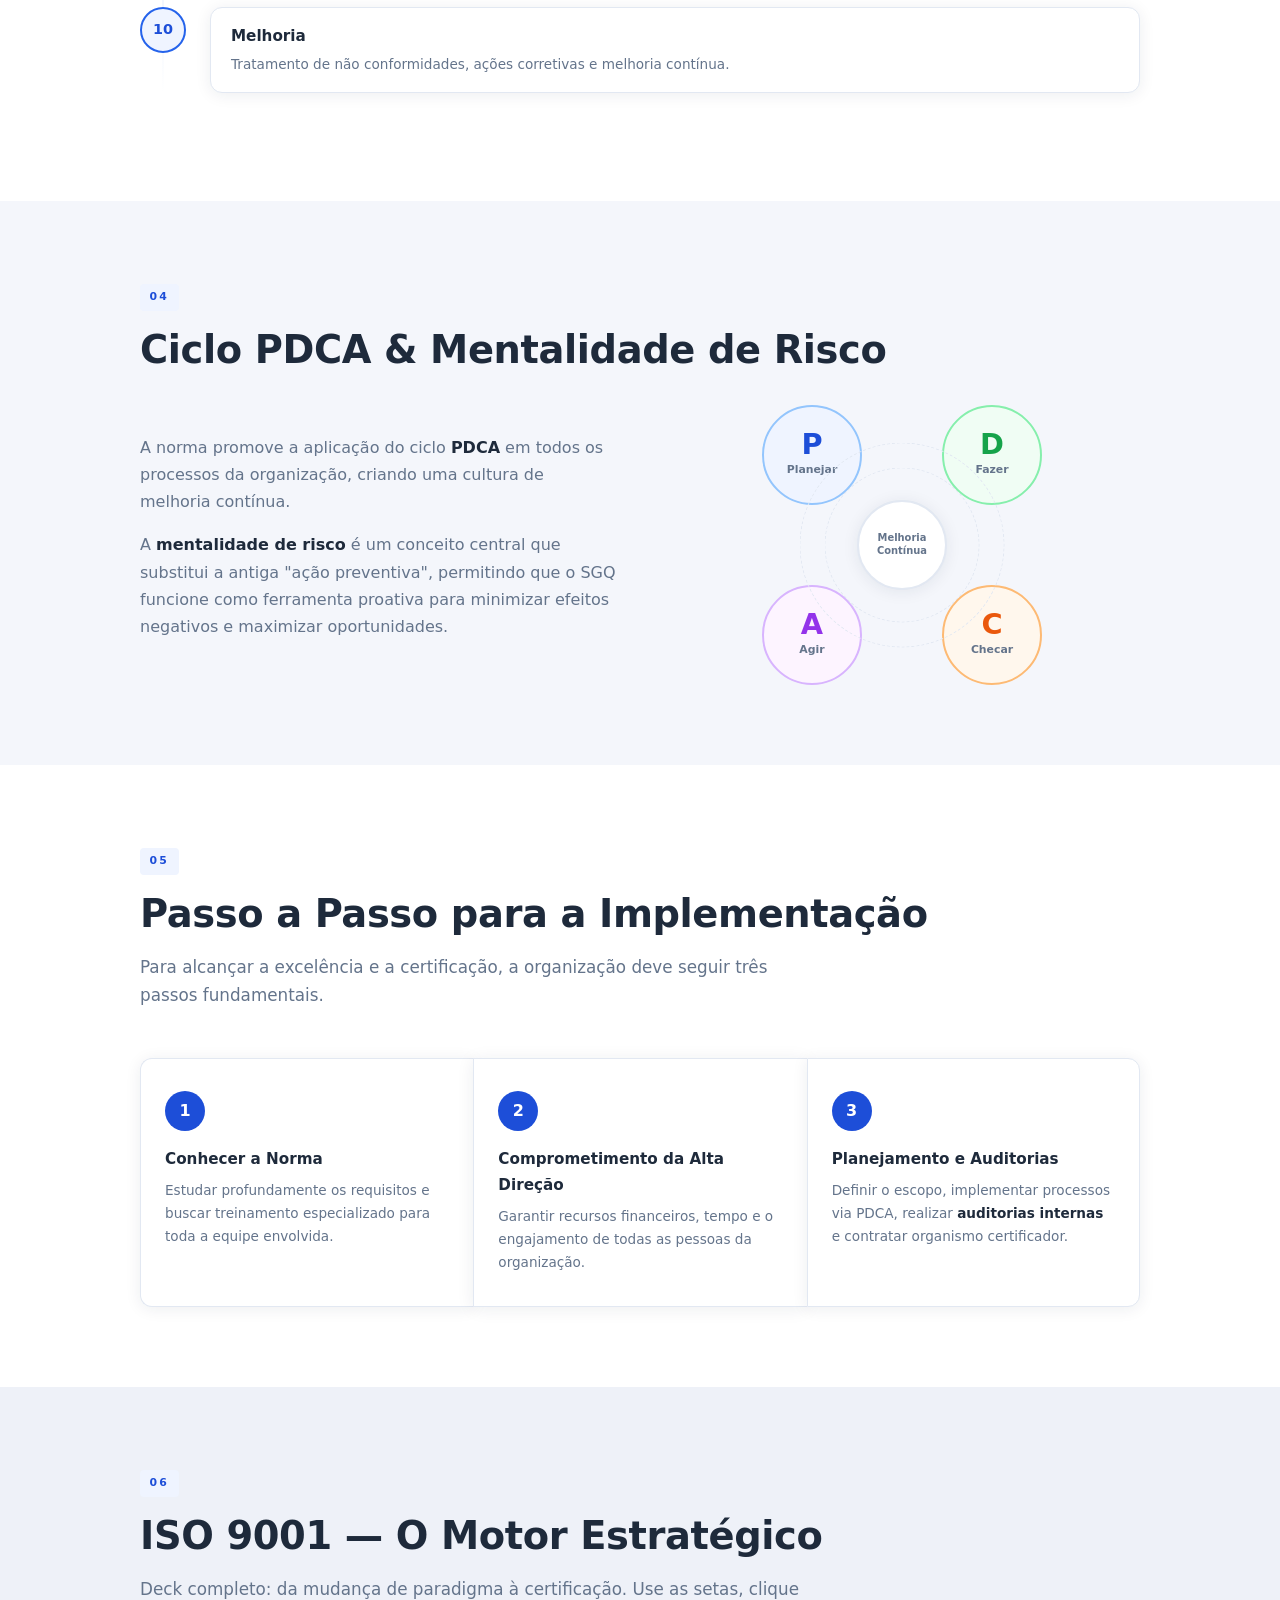
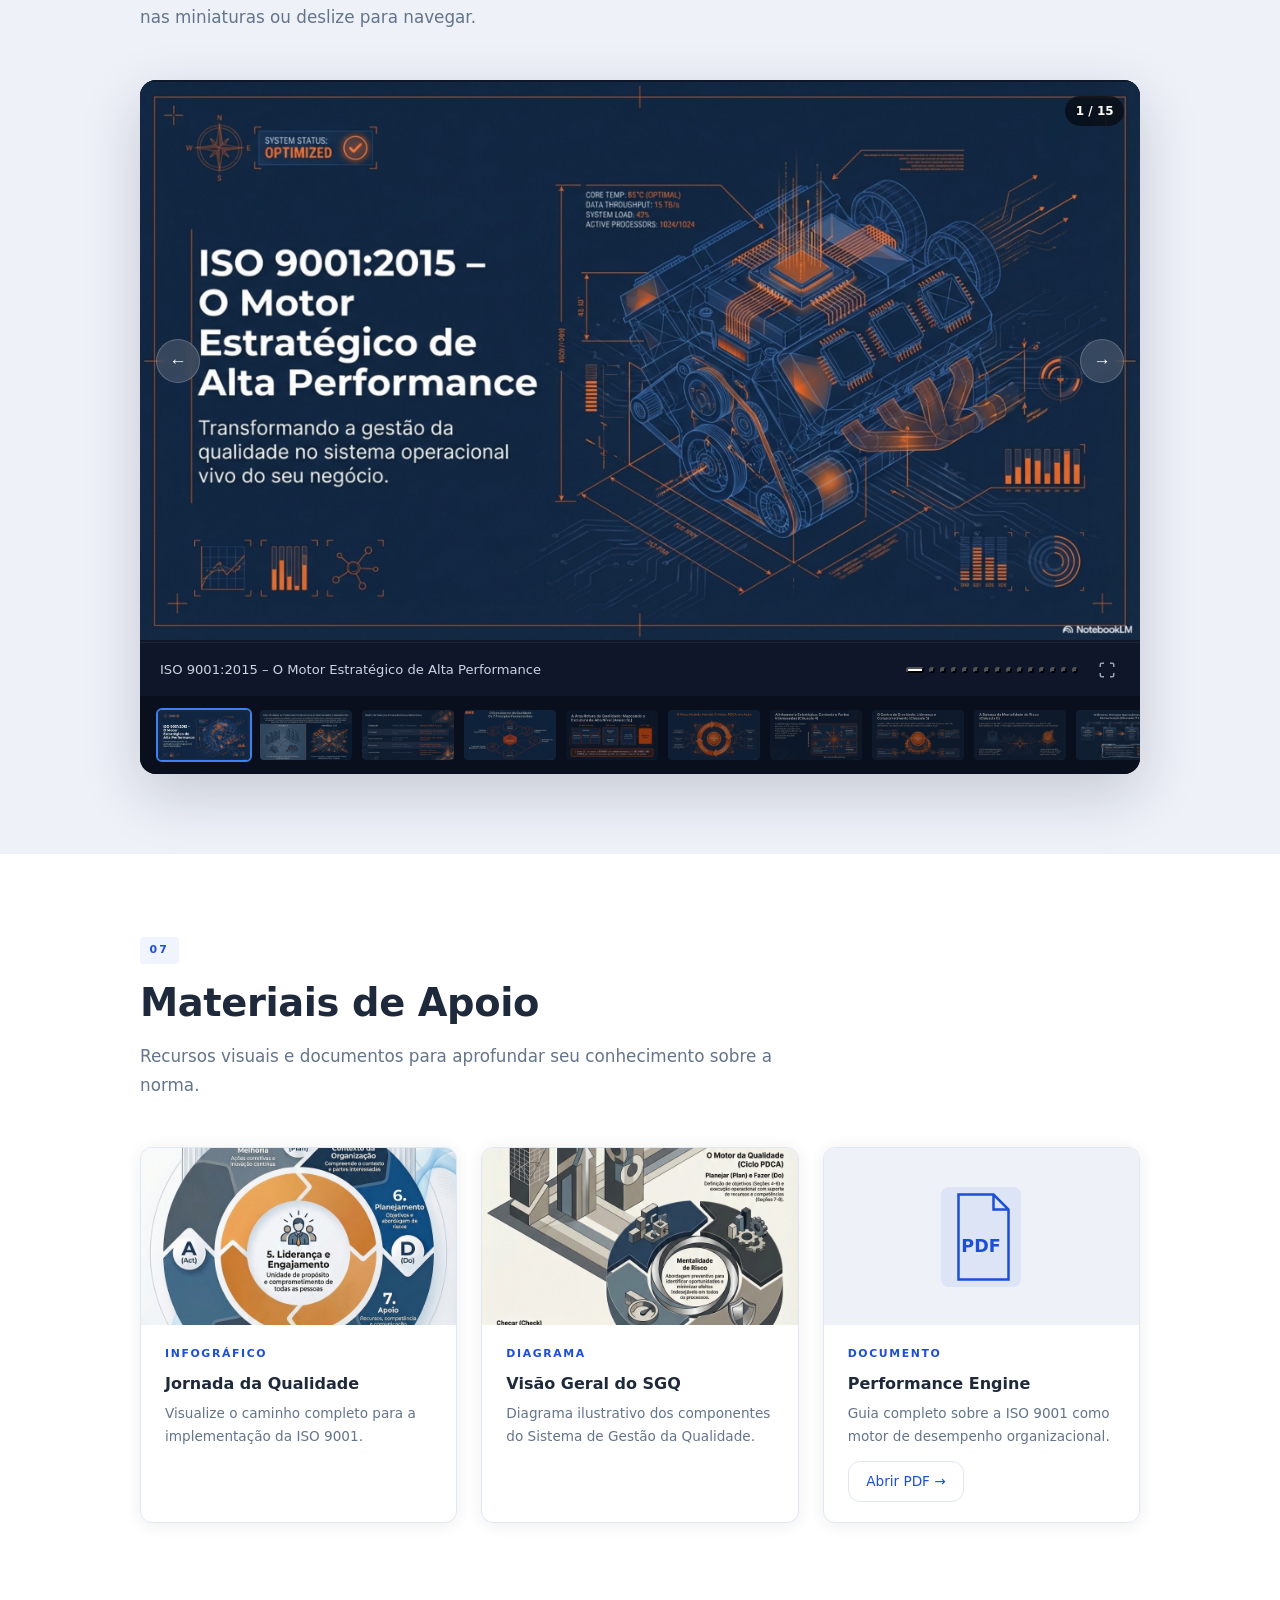
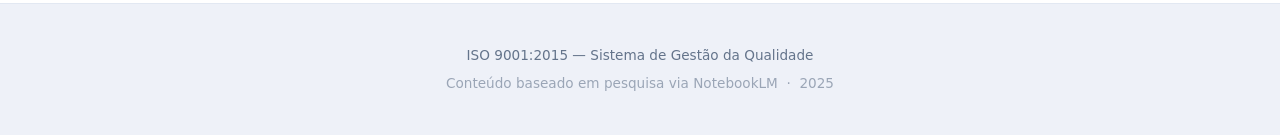
==== commit e7e9fc27: "feat: light theme + slides carousel from PDF - Changed color scheme to clean white/light background " ====
--- a/index.html
+++ b/index.html
@@ -18,9 +18,10 @@
         <li><a href="#estrutura">Estrutura</a></li>
         <li><a href="#pdca">PDCA</a></li>
         <li><a href="#implementacao">Implementação</a></li>
+        <li><a href="#slides">Slides</a></li>
         <li><a href="#midia">Mídia</a></li>
       </ul>
-      <button class="nav-toggle" aria-label="Menu" id="navToggle">
+      <button class="nav-toggle" id="navToggle" aria-label="Menu">
         <span></span><span></span><span></span>
       </button>
     </div>
@@ -38,35 +39,26 @@
       </p>
       <a href="#o-que-e" class="btn-primary">Conhecer a norma</a>
     </div>
-    <div class="hero-badge">
-      <svg viewBox="0 0 200 200" xmlns="http://www.w3.org/2000/svg" aria-hidden="true">
-        <circle cx="100" cy="100" r="90" fill="none" stroke="currentColor" stroke-width="2" opacity="0.2"/>
-        <circle cx="100" cy="100" r="70" fill="none" stroke="currentColor" stroke-width="1" opacity="0.15"/>
-        <text x="100" y="88" text-anchor="middle" class="badge-iso">ISO</text>
+    <div class="hero-badge" aria-hidden="true">
+      <svg viewBox="0 0 200 200" xmlns="http://www.w3.org/2000/svg">
+        <circle cx="100" cy="100" r="90" fill="none" stroke="currentColor" stroke-width="2" opacity="0.4"/>
+        <circle cx="100" cy="100" r="70" fill="none" stroke="currentColor" stroke-width="1" opacity="0.25"/>
+        <text x="100" y="88"  text-anchor="middle" class="badge-iso">ISO</text>
         <text x="100" y="122" text-anchor="middle" class="badge-num">9001</text>
         <text x="100" y="148" text-anchor="middle" class="badge-year">2015</text>
       </svg>
     </div>
   </header>
 
-  <!-- SECTION: O QUE É -->
+  <!-- 01: O QUE É -->
   <section id="o-que-e" class="section">
     <div class="container">
       <div class="section-tag">01</div>
       <h2>O que é a ISO 9001?</h2>
       <div class="two-col">
         <div class="col-text">
-          <p>
-            A <strong>ISO 9001</strong> (International Organization for Standardization)
-            é uma norma internacional que estabelece requisitos para um
-            <strong>Sistema de Gestão da Qualidade (SGQ)</strong>.
-          </p>
-          <p>
-            Seu objetivo principal é demonstrar a capacidade de uma organização
-            em fornecer consistentemente produtos e serviços que atendam aos
-            requisitos do cliente e às exigências legais, visando sempre o
-            <strong>aumento da satisfação do consumidor</strong>.
-          </p>
+          <p>A <strong>ISO 9001</strong> (International Organization for Standardization) é uma norma internacional que estabelece requisitos para um <strong>Sistema de Gestão da Qualidade (SGQ)</strong>.</p>
+          <p>Seu objetivo principal é demonstrar a capacidade de uma organização em fornecer consistentemente produtos e serviços que atendam aos requisitos do cliente e às exigências legais, visando sempre o <strong>aumento da satisfação do consumidor</strong>.</p>
         </div>
         <div class="col-cards">
           <div class="info-card">
@@ -84,260 +76,162 @@
     </div>
   </section>
 
-  <!-- SECTION: 7 PRINCÍPIOS -->
+  <!-- 02: 7 PRINCÍPIOS -->
   <section id="principios" class="section section-alt">
     <div class="container">
       <div class="section-tag">02</div>
       <h2>Os 7 Princípios da Gestão da Qualidade</h2>
-      <p class="section-intro">
-        A norma é fundamentada em sete pilares essenciais que devem guiar
-        a mentalidade e a cultura da empresa.
-      </p>
-      <div class="principles-grid" id="principlesGrid">
-        <div class="principle-card" data-index="1">
-          <span class="p-num">01</span>
-          <h3>Foco no Cliente</h3>
-          <p>Atender e superar as necessidades dos clientes.</p>
-        </div>
-        <div class="principle-card" data-index="2">
-          <span class="p-num">02</span>
-          <h3>Liderança</h3>
-          <p>Unidade de propósito e direção em toda a organização.</p>
-        </div>
-        <div class="principle-card" data-index="3">
-          <span class="p-num">03</span>
-          <h3>Engajamento de Pessoas</h3>
-          <p>Valorização e empoderamento de toda a equipe.</p>
-        </div>
-        <div class="principle-card" data-index="4">
-          <span class="p-num">04</span>
-          <h3>Abordagem de Processo</h3>
-          <p>Entender atividades como processos inter-relacionados.</p>
-        </div>
-        <div class="principle-card" data-index="5">
-          <span class="p-num">05</span>
-          <h3>Melhoria</h3>
-          <p>Foco contínuo na evolução do desempenho.</p>
-        </div>
-        <div class="principle-card" data-index="6">
-          <span class="p-num">06</span>
-          <h3>Decisão por Evidências</h3>
-          <p>Análise de dados e informações reais como base para decisões.</p>
-        </div>
-        <div class="principle-card" data-index="7">
-          <span class="p-num">07</span>
-          <h3>Gestão de Relacionamento</h3>
-          <p>Gerenciar interações com partes interessadas, como fornecedores.</p>
-        </div>
-      </div>
-    </div>
-  </section>
-
-  <!-- SECTION: ESTRUTURA REQUISITOS -->
+      <p class="section-intro">A norma é fundamentada em sete pilares essenciais que devem guiar a mentalidade e a cultura da empresa.</p>
+      <div class="principles-grid">
+        <div class="principle-card" data-index="1"><span class="p-num">01</span><h3>Foco no Cliente</h3><p>Atender e superar as necessidades dos clientes.</p></div>
+        <div class="principle-card" data-index="2"><span class="p-num">02</span><h3>Liderança</h3><p>Unidade de propósito e direção em toda a organização.</p></div>
+        <div class="principle-card" data-index="3"><span class="p-num">03</span><h3>Engajamento de Pessoas</h3><p>Valorização e empoderamento de toda a equipe.</p></div>
+        <div class="principle-card" data-index="4"><span class="p-num">04</span><h3>Abordagem de Processo</h3><p>Entender atividades como processos inter-relacionados.</p></div>
+        <div class="principle-card" data-index="5"><span class="p-num">05</span><h3>Melhoria</h3><p>Foco contínuo na evolução do desempenho.</p></div>
+        <div class="principle-card" data-index="6"><span class="p-num">06</span><h3>Decisão por Evidências</h3><p>Análise de dados e informações reais como base para decisões.</p></div>
+        <div class="principle-card" data-index="7"><span class="p-num">07</span><h3>Gestão de Relacionamento</h3><p>Gerenciar interações com partes interessadas, como fornecedores.</p></div>
+      </div>
+    </div>
+  </section>
+
+  <!-- 03: ESTRUTURA -->
   <section id="estrutura" class="section">
     <div class="container">
       <div class="section-tag">03</div>
       <h2>Estrutura dos Requisitos</h2>
-      <p class="section-intro">
-        A versão 2015 utiliza a <strong>Estrutura de Alto Nível (Anexo SL)</strong>,
-        facilitando a integração com outras normas ISO. Os requisitos auditáveis
-        estão divididos nas seções 4 a 10.
-      </p>
-      <div class="timeline" id="timeline">
-        <div class="tl-item">
-          <div class="tl-num">4</div>
-          <div class="tl-body">
-            <h3>Contexto da Organização</h3>
-            <p>Determinar questões internas/externas e definir o escopo do SGQ.</p>
-          </div>
-        </div>
-        <div class="tl-item">
-          <div class="tl-num">5</div>
-          <div class="tl-body">
-            <h3>Liderança</h3>
-            <p>Compromisso da alta direção e definição da Política da Qualidade.</p>
-          </div>
-        </div>
-        <div class="tl-item">
-          <div class="tl-num">6</div>
-          <div class="tl-body">
-            <h3>Planejamento</h3>
-            <p>Abordagem de <strong>riscos e oportunidades</strong> e objetivos da qualidade.</p>
-          </div>
-        </div>
-        <div class="tl-item">
-          <div class="tl-num">7</div>
-          <div class="tl-body">
-            <h3>Apoio</h3>
-            <p>Gestão de recursos, competência, conscientização e <strong>comunicação</strong>.</p>
-          </div>
-        </div>
-        <div class="tl-item">
-          <div class="tl-num">8</div>
-          <div class="tl-body">
-            <h3>Operação</h3>
-            <p>Planejamento, controle operacional e requisitos para produtos/serviços.</p>
-          </div>
-        </div>
-        <div class="tl-item">
-          <div class="tl-num">9</div>
-          <div class="tl-body">
-            <h3>Avaliação de Desempenho</h3>
-            <p>Monitoramento, medição, auditoria interna e análise crítica pela direção.</p>
-          </div>
-        </div>
-        <div class="tl-item">
-          <div class="tl-num">10</div>
-          <div class="tl-body">
-            <h3>Melhoria</h3>
-            <p>Tratamento de não conformidades, ações corretivas e melhoria contínua.</p>
-          </div>
-        </div>
-      </div>
-    </div>
-  </section>
-
-  <!-- SECTION: PDCA -->
+      <p class="section-intro">A versão 2015 utiliza a <strong>Estrutura de Alto Nível (Anexo SL)</strong>, facilitando a integração com outras normas ISO. Os requisitos auditáveis estão divididos nas seções 4 a 10.</p>
+      <div class="timeline">
+        <div class="tl-item"><div class="tl-num">4</div><div class="tl-body"><h3>Contexto da Organização</h3><p>Determinar questões internas/externas e definir o escopo do SGQ.</p></div></div>
+        <div class="tl-item"><div class="tl-num">5</div><div class="tl-body"><h3>Liderança</h3><p>Compromisso da alta direção e definição da Política da Qualidade.</p></div></div>
+        <div class="tl-item"><div class="tl-num">6</div><div class="tl-body"><h3>Planejamento</h3><p>Abordagem de <strong>riscos e oportunidades</strong> e objetivos da qualidade.</p></div></div>
+        <div class="tl-item"><div class="tl-num">7</div><div class="tl-body"><h3>Apoio</h3><p>Gestão de recursos, competência, conscientização e <strong>comunicação</strong>.</p></div></div>
+        <div class="tl-item"><div class="tl-num">8</div><div class="tl-body"><h3>Operação</h3><p>Planejamento, controle operacional e requisitos para produtos/serviços.</p></div></div>
+        <div class="tl-item"><div class="tl-num">9</div><div class="tl-body"><h3>Avaliação de Desempenho</h3><p>Monitoramento, medição, auditoria interna e análise crítica pela direção.</p></div></div>
+        <div class="tl-item"><div class="tl-num">10</div><div class="tl-body"><h3>Melhoria</h3><p>Tratamento de não conformidades, ações corretivas e melhoria contínua.</p></div></div>
+      </div>
+    </div>
+  </section>
+
+  <!-- 04: PDCA -->
   <section id="pdca" class="section section-alt">
     <div class="container">
       <div class="section-tag">04</div>
       <h2>Ciclo PDCA &amp; Mentalidade de Risco</h2>
       <div class="two-col two-col-center">
         <div class="col-text">
-          <p>
-            A norma promove a aplicação do ciclo <strong>PDCA</strong> em todos
-            os processos da organização, criando uma cultura de melhoria contínua.
-          </p>
-          <p>
-            A <strong>mentalidade de risco</strong> é um conceito central que
-            substitui a antiga "ação preventiva", permitindo que o SGQ funcione
-            como ferramenta proativa para minimizar efeitos negativos e
-            maximizar oportunidades.
-          </p>
-        </div>
-        <div class="pdca-diagram" id="pdcaDiagram">
+          <p>A norma promove a aplicação do ciclo <strong>PDCA</strong> em todos os processos da organização, criando uma cultura de melhoria contínua.</p>
+          <p>A <strong>mentalidade de risco</strong> é um conceito central que substitui a antiga "ação preventiva", permitindo que o SGQ funcione como ferramenta proativa para minimizar efeitos negativos e maximizar oportunidades.</p>
+        </div>
+        <div class="pdca-diagram">
           <div class="pdca-ring">
-            <div class="pdca-step pdca-p" id="pdca-p">
-              <span class="pdca-letter">P</span>
-              <span class="pdca-word">Planejar</span>
-            </div>
-            <div class="pdca-step pdca-d" id="pdca-d">
-              <span class="pdca-letter">D</span>
-              <span class="pdca-word">Fazer</span>
-            </div>
-            <div class="pdca-step pdca-c" id="pdca-c">
-              <span class="pdca-letter">C</span>
-              <span class="pdca-word">Checar</span>
-            </div>
-            <div class="pdca-step pdca-a" id="pdca-a">
-              <span class="pdca-letter">A</span>
-              <span class="pdca-word">Agir</span>
-            </div>
-            <div class="pdca-center">
-              <span>Melhoria<br/>Contínua</span>
-            </div>
-          </div>
-        </div>
-      </div>
-    </div>
-  </section>
-
-  <!-- SECTION: IMPLEMENTAÇÃO -->
+            <div class="pdca-step pdca-p" id="pdca-p"><span class="pdca-letter">P</span><span class="pdca-word">Planejar</span></div>
+            <div class="pdca-step pdca-d" id="pdca-d"><span class="pdca-letter">D</span><span class="pdca-word">Fazer</span></div>
+            <div class="pdca-step pdca-c" id="pdca-c"><span class="pdca-letter">C</span><span class="pdca-word">Checar</span></div>
+            <div class="pdca-step pdca-a" id="pdca-a"><span class="pdca-letter">A</span><span class="pdca-word">Agir</span></div>
+            <div class="pdca-center"><span>Melhoria<br/>Contínua</span></div>
+          </div>
+        </div>
+      </div>
+    </div>
+  </section>
+
+  <!-- 05: IMPLEMENTAÇÃO -->
   <section id="implementacao" class="section">
     <div class="container">
       <div class="section-tag">05</div>
       <h2>Passo a Passo para a Implementação</h2>
-      <p class="section-intro">
-        Para alcançar a excelência e a certificação, a organização deve
-        seguir três passos fundamentais.
-      </p>
+      <p class="section-intro">Para alcançar a excelência e a certificação, a organização deve seguir três passos fundamentais.</p>
       <div class="steps-row">
         <div class="step-card">
           <div class="step-number">1</div>
-          <div class="step-content">
-            <h3>Conhecer a Norma</h3>
-            <p>
-              Estudar profundamente os requisitos e buscar treinamento
-              especializado para toda a equipe envolvida.
-            </p>
-          </div>
+          <div class="step-content"><h3>Conhecer a Norma</h3><p>Estudar profundamente os requisitos e buscar treinamento especializado para toda a equipe envolvida.</p></div>
           <div class="step-arrow">→</div>
         </div>
         <div class="step-card">
           <div class="step-number">2</div>
-          <div class="step-content">
-            <h3>Comprometimento da Alta Direção</h3>
-            <p>
-              Garantir recursos financeiros, tempo e o engajamento de
-              todas as pessoas da organização.
-            </p>
-          </div>
+          <div class="step-content"><h3>Comprometimento da Alta Direção</h3><p>Garantir recursos financeiros, tempo e o engajamento de todas as pessoas da organização.</p></div>
           <div class="step-arrow">→</div>
         </div>
         <div class="step-card">
           <div class="step-number">3</div>
-          <div class="step-content">
-            <h3>Planejamento e Auditorias</h3>
-            <p>
-              Definir o escopo, implementar processos via PDCA, realizar
-              <strong>auditorias internas</strong> e contratar organismo
-              certificador para a auditoria de certificação.
-            </p>
-          </div>
+          <div class="step-content"><h3>Planejamento e Auditorias</h3><p>Definir o escopo, implementar processos via PDCA, realizar <strong>auditorias internas</strong> e contratar organismo certificador.</p></div>
           <div class="step-arrow" style="visibility:hidden">→</div>
         </div>
       </div>
     </div>
   </section>
 
-  <!-- SECTION: MÍDIA -->
-  <section id="midia" class="section section-alt">
+  <!-- 06: SLIDES -->
+  <section id="slides" class="section section-alt2">
     <div class="container">
       <div class="section-tag">06</div>
+      <h2>ISO 9001 — O Motor Estratégico</h2>
+      <p class="section-intro">Deck completo: da mudança de paradigma à certificação. Use as setas, clique nas miniaturas ou deslize para navegar.</p>
+
+      <div class="slides-wrapper">
+        <!-- Viewport -->
+        <div class="slide-viewport" id="slideViewport">
+          <img class="slide-img active" src="slides/slide-01.png" alt="Slide 1 — ISO 9001:2015 O Motor Estratégico de Alta Performance" loading="eager" />
+          <img class="slide-img" src="slides/slide-02.png" alt="Slide 2 — Uma Mudança de Paradigma" loading="lazy" />
+          <img class="slide-img" src="slides/slide-03.png" alt="Slide 3 — Matriz de Evolução" loading="lazy" />
+          <img class="slide-img" src="slides/slide-04.png" alt="Slide 4 — Os 7 Princípios Fundamentais" loading="lazy" />
+          <img class="slide-img" src="slides/slide-05.png" alt="Slide 5 — Arquitetura: Estrutura de Alto Nível (Anexo SL)" loading="lazy" />
+          <img class="slide-img" src="slides/slide-06.png" alt="Slide 6 — O Motor PDCA em Ação" loading="lazy" />
+          <img class="slide-img" src="slides/slide-07.png" alt="Slide 7 — Contexto e Partes Interessadas (Cláusula 4)" loading="lazy" />
+          <img class="slide-img" src="slides/slide-08.png" alt="Slide 8 — Liderança e Comprometimento (Cláusula 5)" loading="lazy" />
+          <img class="slide-img" src="slides/slide-09.png" alt="Slide 9 — A Balança da Mentalidade de Risco (Cláusula 6)" loading="lazy" />
+          <img class="slide-img" src="slides/slide-10.png" alt="Slide 10 — Apoio e Comunicação (Cláusulas 7 e 7.4)" loading="lazy" />
+          <img class="slide-img" src="slides/slide-11.png" alt="Slide 11 — Operação: O Coração do Motor (Cláusula 8)" loading="lazy" />
+          <img class="slide-img" src="slides/slide-12.png" alt="Slide 12 — Avaliação e Melhoria (Cláusulas 9 e 10)" loading="lazy" />
+          <img class="slide-img" src="slides/slide-13.png" alt="Slide 13 — Síntese do Sistema de Alta Performance" loading="lazy" />
+          <img class="slide-img" src="slides/slide-14.png" alt="Slide 14 — Roadmap rumo à Certificação" loading="lazy" />
+          <img class="slide-img" src="slides/slide-15.png" alt="Slide 15 — O ROI da Excelência Operacional" loading="lazy" />
+
+          <span class="slide-counter" id="slideCounter">1 / 15</span>
+          <button class="slide-nav slide-prev" id="slidePrev" aria-label="Slide anterior">&#8592;</button>
+          <button class="slide-nav slide-next" id="slideNext" aria-label="Próximo slide">&#8594;</button>
+        </div>
+
+        <!-- Caption + dots -->
+        <div class="slide-caption">
+          <span class="slide-caption-text" id="slideCaptionText">ISO 9001:2015 – O Motor Estratégico de Alta Performance</span>
+          <div class="slide-dots" id="slideDots"></div>
+          <button class="slide-fullscreen" id="slideFullscreen" aria-label="Tela cheia" title="Tela cheia">
+            <svg viewBox="0 0 24 24" fill="none" stroke="currentColor" stroke-width="2"><path d="M8 3H5a2 2 0 0 0-2 2v3M21 8V5a2 2 0 0 0-2-2h-3M3 16v3a2 2 0 0 0 2 2h3M16 21h3a2 2 0 0 0 2-2v-3"/></svg>
+          </button>
+        </div>
+
+        <!-- Thumbnails -->
+        <div class="slide-thumbnails" id="slideThumbs"></div>
+      </div>
+    </div>
+  </section>
+
+  <!-- 07: MÍDIA -->
+  <section id="midia" class="section">
+    <div class="container">
+      <div class="section-tag">07</div>
       <h2>Materiais de Apoio</h2>
-      <p class="section-intro">
-        Recursos visuais e documentos para aprofundar seu conhecimento sobre a norma.
-      </p>
+      <p class="section-intro">Recursos visuais e documentos para aprofundar seu conhecimento sobre a norma.</p>
       <div class="media-grid">
-        <!-- Infográfico -->
-        <div class="media-card" id="mediaInfographic">
-          <div class="media-thumb media-thumb-img" data-src="Jornada da Qualidade ISO 9001 (3).png">
-            <img
-              src="Jornada da Qualidade ISO 9001 (3).png"
-              alt="Infográfico — Jornada da Qualidade ISO 9001"
-              loading="lazy"
-            />
-            <button class="thumb-expand" aria-label="Ampliar imagem" data-lightbox="Jornada da Qualidade ISO 9001 (3).png">
+        <div class="media-card">
+          <div class="media-thumb media-thumb-img">
+            <img src="Jornada da Qualidade ISO 9001 (3).png" alt="Infográfico — Jornada da Qualidade ISO 9001" loading="lazy"/>
+            <button class="thumb-expand" aria-label="Ampliar" data-lightbox="Jornada da Qualidade ISO 9001 (3).png">
               <svg viewBox="0 0 24 24" fill="none" stroke="currentColor" stroke-width="2"><path d="M15 3h6v6M9 21H3v-6M21 3l-7 7M3 21l7-7"/></svg>
             </button>
           </div>
-          <div class="media-info">
-            <span class="media-type">Infográfico</span>
-            <h3>Jornada da Qualidade</h3>
-            <p>Visualize o caminho completo para a implementação da ISO 9001.</p>
-          </div>
-        </div>
-
-        <!-- Imagem unnamed -->
+          <div class="media-info"><span class="media-type">Infográfico</span><h3>Jornada da Qualidade</h3><p>Visualize o caminho completo para a implementação da ISO 9001.</p></div>
+        </div>
         <div class="media-card">
           <div class="media-thumb media-thumb-img">
-            <img
-              src="unnamed (5).png"
-              alt="Material visual ISO 9001"
-              loading="lazy"
-            />
-            <button class="thumb-expand" aria-label="Ampliar imagem" data-lightbox="unnamed (5).png">
+            <img src="unnamed (5).png" alt="Diagrama SGQ" loading="lazy"/>
+            <button class="thumb-expand" aria-label="Ampliar" data-lightbox="unnamed (5).png">
               <svg viewBox="0 0 24 24" fill="none" stroke="currentColor" stroke-width="2"><path d="M15 3h6v6M9 21H3v-6M21 3l-7 7M3 21l7-7"/></svg>
             </button>
           </div>
-          <div class="media-info">
-            <span class="media-type">Diagrama</span>
-            <h3>Visão Geral do SGQ</h3>
-            <p>Diagrama ilustrativo dos componentes do Sistema de Gestão da Qualidade.</p>
-          </div>
-        </div>
-
-        <!-- PDF -->
+          <div class="media-info"><span class="media-type">Diagrama</span><h3>Visão Geral do SGQ</h3><p>Diagrama ilustrativo dos componentes do Sistema de Gestão da Qualidade.</p></div>
+        </div>
         <div class="media-card">
           <div class="media-thumb media-thumb-pdf">
             <svg viewBox="0 0 64 80" fill="none" xmlns="http://www.w3.org/2000/svg" aria-hidden="true">
@@ -348,12 +242,9 @@
             </svg>
           </div>
           <div class="media-info">
-            <span class="media-type">Documento</span>
-            <h3>Performance Engine</h3>
+            <span class="media-type">Documento</span><h3>Performance Engine</h3>
             <p>Guia completo sobre a ISO 9001 como motor de desempenho organizacional.</p>
-            <a href="ISO_9001_Performance_Engine.pdf" target="_blank" class="btn-secondary">
-              Abrir PDF →
-            </a>
+            <a href="ISO_9001_Performance_Engine.pdf" target="_blank" class="btn-secondary">Abrir PDF →</a>
           </div>
         </div>
       </div>
@@ -369,7 +260,7 @@
   </footer>
 
   <!-- LIGHTBOX -->
-  <div id="lightbox" class="lightbox" role="dialog" aria-modal="true" aria-label="Visualizador de imagem">
+  <div id="lightbox" class="lightbox" role="dialog" aria-modal="true" aria-label="Visualizador">
     <button class="lightbox-close" id="lightboxClose" aria-label="Fechar">&times;</button>
     <img id="lightboxImg" src="" alt="" />
   </div>
--- a/style.css
+++ b/style.css
@@ -1,25 +1,27 @@
 /* ============================================================
-   ISO 9001 — Minimalist Presentation Site
+   ISO 9001 — Light Theme
    ============================================================ */
-
-/* ---------- Reset & Base ---------- */
 *, *::before, *::after { box-sizing: border-box; margin: 0; padding: 0; }
 
 :root {
-  --bg:        #0b0f1a;
-  --bg-alt:    #0f1525;
-  --surface:   #151d30;
-  --border:    rgba(255,255,255,0.07);
-  --accent:    #2e7cf6;
-  --accent-2:  #5b9eff;
-  --text:      #e4e8f0;
-  --muted:     #7a8598;
+  --bg:        #ffffff;
+  --bg-alt:    #f4f6fb;
+  --bg-alt2:   #eef1f8;
+  --surface:   #ffffff;
+  --border:    #e2e8f2;
+  --accent:    #1d4ed8;
+  --accent-2:  #2563eb;
+  --accent-lt: #eff4ff;
+  --text:      #1e2a3b;
+  --muted:     #64748b;
   --white:     #ffffff;
-
-  --font:      system-ui, -apple-system, "Segoe UI", Roboto, sans-serif;
-  --radius:    10px;
-  --nav-h:     64px;
-  --trans:     0.3s ease;
+  --shadow:    0 2px 16px rgba(30,42,59,0.08);
+  --shadow-md: 0 6px 32px rgba(30,42,59,0.12);
+
+  --font:   system-ui, -apple-system, "Segoe UI", Roboto, sans-serif;
+  --radius: 12px;
+  --nav-h:  64px;
+  --trans:  0.25s ease;
 }
 
 html { scroll-behavior: smooth; font-size: 16px; }
@@ -33,726 +35,386 @@
 }
 
 a { color: var(--accent-2); text-decoration: none; transition: color var(--trans); }
-a:hover { color: var(--white); }
-
-strong { color: var(--white); font-weight: 600; }
-
-/* ---------- Scrollbar ---------- */
+a:hover { color: var(--accent); }
+strong { color: var(--text); font-weight: 700; }
+
 ::-webkit-scrollbar { width: 6px; }
-::-webkit-scrollbar-track { background: var(--bg); }
-::-webkit-scrollbar-thumb { background: var(--surface); border-radius: 3px; }
-
-/* ============================================================
-   NAVIGATION
-   ============================================================ */
+::-webkit-scrollbar-track { background: var(--bg-alt); }
+::-webkit-scrollbar-thumb { background: var(--border); border-radius: 3px; }
+
+/* ── NAV ─────────────────────────────────────────────────── */
 #navbar {
-  position: fixed;
-  top: 0; left: 0; right: 0;
-  height: var(--nav-h);
-  z-index: 100;
-  background: rgba(11,15,26,0.85);
-  backdrop-filter: blur(14px);
+  position: fixed; top: 0; left: 0; right: 0;
+  height: var(--nav-h); z-index: 100;
+  background: rgba(255,255,255,0.92);
+  backdrop-filter: blur(16px);
   border-bottom: 1px solid var(--border);
-  transition: background var(--trans);
-}
+  transition: box-shadow var(--trans);
+}
+#navbar.scrolled { box-shadow: var(--shadow); }
 
 .nav-inner {
-  max-width: 1100px;
-  margin: 0 auto;
-  padding: 0 1.5rem;
-  height: 100%;
-  display: flex;
-  align-items: center;
-  gap: 2rem;
-}
-
-.nav-logo {
-  font-size: 1.1rem;
-  letter-spacing: 0.05em;
-  color: var(--muted);
-  flex-shrink: 0;
-}
+  max-width: 1100px; margin: 0 auto;
+  padding: 0 1.5rem; height: 100%;
+  display: flex; align-items: center; gap: 1.5rem;
+}
+
+.nav-logo { font-size: 1rem; letter-spacing: 0.04em; color: var(--muted); flex-shrink: 0; cursor: pointer; user-select: none; }
 .nav-logo strong { color: var(--accent); }
 
-.nav-links {
-  display: flex;
-  list-style: none;
-  gap: 0.25rem;
-  margin-left: auto;
-}
-
+.nav-links { display: flex; list-style: none; gap: 0.15rem; margin-left: auto; }
 .nav-links a {
-  color: var(--muted);
-  font-size: 0.85rem;
-  padding: 0.35rem 0.75rem;
-  border-radius: 6px;
+  color: var(--muted); font-size: 0.83rem;
+  padding: 0.35rem 0.7rem; border-radius: 8px;
   transition: color var(--trans), background var(--trans);
 }
-.nav-links a:hover,
-.nav-links a.active {
-  color: var(--white);
-  background: var(--surface);
-}
-
-.nav-toggle {
-  display: none;
-  flex-direction: column;
-  gap: 5px;
-  background: none;
-  border: none;
-  cursor: pointer;
-  padding: 4px;
-  margin-left: auto;
-}
-.nav-toggle span {
-  display: block;
-  width: 22px;
-  height: 2px;
-  background: var(--text);
-  border-radius: 2px;
-  transition: transform var(--trans), opacity var(--trans);
-}
+.nav-links a:hover { color: var(--text); background: var(--bg-alt); }
+.nav-links a.active { color: var(--accent); background: var(--accent-lt); font-weight: 600; }
+
+.nav-toggle { display: none; flex-direction: column; gap: 5px; background: none; border: none; cursor: pointer; padding: 4px; margin-left: auto; }
+.nav-toggle span { display: block; width: 22px; height: 2px; background: var(--text); border-radius: 2px; transition: transform var(--trans), opacity var(--trans); }
 
 @media (max-width: 768px) {
   .nav-toggle { display: flex; }
   .nav-links {
-    display: none;
-    flex-direction: column;
-    position: absolute;
-    top: var(--nav-h);
-    left: 0; right: 0;
-    background: var(--bg-alt);
-    border-bottom: 1px solid var(--border);
-    padding: 1rem 1.5rem;
-    gap: 0.25rem;
+    display: none; flex-direction: column;
+    position: absolute; top: var(--nav-h); left: 0; right: 0;
+    background: var(--bg); border-bottom: 1px solid var(--border);
+    padding: 1rem 1.5rem; gap: 0.25rem;
+    box-shadow: var(--shadow-md);
   }
   .nav-links.open { display: flex; }
 }
 
-/* ============================================================
-   HERO
-   ============================================================ */
+/* ── HERO ────────────────────────────────────────────────── */
 .hero {
   min-height: 100vh;
-  display: flex;
-  align-items: center;
-  justify-content: center;
+  display: flex; align-items: center; justify-content: center;
   padding: calc(var(--nav-h) + 2rem) 1.5rem 4rem;
-  position: relative;
-  overflow: hidden;
-}
-
-/* Subtle grid background */
+  position: relative; overflow: hidden;
+  background: linear-gradient(145deg, #f0f5ff 0%, #ffffff 50%, #f8faff 100%);
+}
+
+/* Decorative dots */
 .hero::before {
-  content: '';
-  position: absolute;
-  inset: 0;
-  background-image:
-    linear-gradient(var(--border) 1px, transparent 1px),
-    linear-gradient(90deg, var(--border) 1px, transparent 1px);
-  background-size: 48px 48px;
+  content: ''; position: absolute; inset: 0;
+  background-image: radial-gradient(circle, #c7d9f8 1px, transparent 1px);
+  background-size: 32px 32px; opacity: 0.5; pointer-events: none;
+}
+
+/* Glow blob */
+.hero::after {
+  content: ''; position: absolute; top: 10%; right: 10%;
+  width: 500px; height: 500px; border-radius: 50%;
+  background: radial-gradient(circle, rgba(37,99,235,0.08), transparent 70%);
   pointer-events: none;
 }
 
-/* Glow */
-.hero::after {
-  content: '';
-  position: absolute;
-  top: 20%;
-  left: 50%;
-  transform: translateX(-50%);
-  width: 600px;
-  height: 400px;
-  background: radial-gradient(ellipse, rgba(46,124,246,0.12), transparent 70%);
-  pointer-events: none;
-}
-
-.hero-content {
-  max-width: 560px;
-  z-index: 1;
-}
-
-.hero-label {
-  font-size: 0.75rem;
-  letter-spacing: 0.2em;
-  text-transform: uppercase;
-  color: var(--accent);
-  margin-bottom: 1rem;
-}
+.hero-content { max-width: 580px; z-index: 1; }
+.hero-label { font-size: 0.72rem; letter-spacing: 0.2em; text-transform: uppercase; color: var(--accent); margin-bottom: 1rem; font-weight: 700; }
 
 .hero-content h1 {
-  font-size: clamp(3.5rem, 8vw, 6rem);
-  font-weight: 800;
-  line-height: 1;
-  color: var(--white);
-  margin-bottom: 0.5rem;
+  font-size: clamp(3.5rem, 8vw, 6rem); font-weight: 900;
+  line-height: 1; color: var(--text); margin-bottom: 0.5rem;
+  letter-spacing: -0.02em;
 }
 .hero-content h1 span { color: var(--accent); }
-
-.hero-sub {
-  font-size: 1.1rem;
-  color: var(--muted);
-  margin-bottom: 1.5rem;
-  letter-spacing: 0.03em;
-}
-
-.hero-desc {
-  font-size: 1rem;
-  color: var(--text);
-  margin-bottom: 2.5rem;
-  max-width: 440px;
-}
+.hero-sub { font-size: 1.1rem; color: var(--muted); margin-bottom: 1.5rem; font-weight: 500; }
+.hero-desc { font-size: 1rem; color: var(--text); margin-bottom: 2.5rem; max-width: 460px; opacity: 0.8; }
 
 .btn-primary {
-  display: inline-block;
-  background: var(--accent);
-  color: var(--white);
-  padding: 0.75rem 1.75rem;
-  border-radius: var(--radius);
-  font-weight: 600;
-  font-size: 0.9rem;
+  display: inline-block; background: var(--accent); color: var(--white);
+  padding: 0.8rem 1.8rem; border-radius: var(--radius);
+  font-weight: 600; font-size: 0.9rem;
   transition: background var(--trans), transform var(--trans), box-shadow var(--trans);
-  box-shadow: 0 0 0 0 rgba(46,124,246,0.4);
-}
-.btn-primary:hover {
-  background: var(--accent-2);
-  color: var(--white);
-  transform: translateY(-2px);
-  box-shadow: 0 8px 30px rgba(46,124,246,0.35);
-}
+  box-shadow: 0 4px 20px rgba(29,78,216,0.25);
+}
+.btn-primary:hover { background: #1e40af; color: var(--white); transform: translateY(-2px); box-shadow: 0 8px 32px rgba(29,78,216,0.35); }
 
 .btn-secondary {
-  display: inline-block;
-  border: 1px solid var(--border);
-  color: var(--accent-2);
-  padding: 0.5rem 1.1rem;
-  border-radius: var(--radius);
-  font-size: 0.85rem;
-  font-weight: 500;
+  display: inline-block; border: 1.5px solid var(--border); color: var(--accent);
+  padding: 0.5rem 1.1rem; border-radius: var(--radius);
+  font-size: 0.85rem; font-weight: 500;
   transition: border-color var(--trans), background var(--trans), color var(--trans);
   margin-top: 0.75rem;
 }
-.btn-secondary:hover {
-  border-color: var(--accent);
-  background: rgba(46,124,246,0.08);
-  color: var(--white);
-}
-
-/* Hero SVG badge */
+.btn-secondary:hover { border-color: var(--accent); background: var(--accent-lt); color: var(--accent); }
+
+/* Hero badge */
 .hero-badge {
-  position: absolute;
-  right: 8%;
-  top: 50%;
-  transform: translateY(-50%);
-  width: clamp(180px, 22vw, 280px);
-  color: var(--accent-2);
-  opacity: 0.25;
-  pointer-events: none;
-  z-index: 0;
+  position: absolute; right: 8%; top: 50%; transform: translateY(-50%);
+  width: clamp(180px, 22vw, 280px); color: var(--accent); opacity: 0.12;
+  pointer-events: none; z-index: 0;
   animation: rotate-slow 60s linear infinite;
 }
-
-@keyframes rotate-slow {
-  to { transform: translateY(-50%) rotate(360deg); }
-}
-
+@keyframes rotate-slow { to { transform: translateY(-50%) rotate(360deg); } }
 .badge-iso  { font-size: 32px; font-weight: 800; fill: currentColor; }
 .badge-num  { font-size: 44px; font-weight: 900; fill: currentColor; }
 .badge-year { font-size: 16px; font-weight: 400; fill: currentColor; letter-spacing: 0.1em; }
-
 @media (max-width: 900px) { .hero-badge { display: none; } }
-@media (max-width: 600px) {
-  .hero { align-items: flex-start; padding-top: calc(var(--nav-h) + 3rem); }
-}
-
-/* ============================================================
-   SECTIONS
-   ============================================================ */
-.section {
-  padding: 5rem 1.5rem;
-}
-.section-alt {
-  background: var(--bg-alt);
-}
-
-.container {
-  max-width: 1000px;
-  margin: 0 auto;
-}
+@media (max-width: 600px) { .hero { align-items: flex-start; padding-top: calc(var(--nav-h) + 3rem); } }
+
+/* ── SECTIONS ────────────────────────────────────────────── */
+.section { padding: 5rem 1.5rem; }
+.section-alt { background: var(--bg-alt); }
+.section-alt2 { background: var(--bg-alt2); }
+.container { max-width: 1000px; margin: 0 auto; }
 
 .section-tag {
-  font-size: 0.7rem;
-  letter-spacing: 0.25em;
-  text-transform: uppercase;
-  color: var(--accent);
-  margin-bottom: 0.75rem;
-  font-weight: 600;
+  display: inline-block; font-size: 0.68rem; font-weight: 700;
+  letter-spacing: 0.2em; text-transform: uppercase;
+  color: var(--accent); background: var(--accent-lt);
+  padding: 0.25rem 0.6rem; border-radius: 4px;
+  margin-bottom: 1rem;
 }
 
 .section > .container > h2,
-.section-alt > .container > h2 {
-  font-size: clamp(1.75rem, 3.5vw, 2.5rem);
-  font-weight: 800;
-  color: var(--white);
-  margin-bottom: 1.25rem;
-  line-height: 1.2;
-}
-
-.section-intro {
-  max-width: 660px;
-  color: var(--muted);
-  margin-bottom: 3rem;
-  font-size: 1.05rem;
-}
-
-/* ---------- Two-column ---------- */
-.two-col {
-  display: grid;
-  grid-template-columns: 1fr 1fr;
-  gap: 3rem;
-  align-items: start;
-  margin-top: 2rem;
-}
+.section-alt > .container > h2,
+.section-alt2 > .container > h2 {
+  font-size: clamp(1.75rem, 3.5vw, 2.4rem);
+  font-weight: 800; color: var(--text);
+  margin-bottom: 1rem; line-height: 1.2; letter-spacing: -0.01em;
+}
+.section-intro { max-width: 660px; color: var(--muted); margin-bottom: 3rem; font-size: 1.05rem; }
+
+.two-col { display: grid; grid-template-columns: 1fr 1fr; gap: 3rem; align-items: start; margin-top: 2rem; }
 .two-col-center { align-items: center; }
-
-.col-text p { margin-bottom: 1rem; color: var(--text); }
-
-@media (max-width: 700px) {
-  .two-col { grid-template-columns: 1fr; gap: 2rem; }
-}
-
-/* ---------- Info cards ---------- */
+.col-text p { margin-bottom: 1rem; color: var(--muted); }
+@media (max-width: 700px) { .two-col { grid-template-columns: 1fr; gap: 2rem; } }
+
+/* Info cards */
 .col-cards { display: flex; flex-direction: column; gap: 1rem; }
-
 .info-card {
-  background: var(--surface);
-  border: 1px solid var(--border);
-  border-radius: var(--radius);
-  padding: 1.25rem 1.5rem;
-  transition: border-color var(--trans), transform var(--trans);
-}
-.info-card:hover {
-  border-color: rgba(46,124,246,0.4);
-  transform: translateY(-2px);
-}
-
-.info-icon {
-  color: var(--accent);
-  font-size: 0.65rem;
-  margin-bottom: 0.5rem;
-}
-.info-card h3 { font-size: 0.95rem; color: var(--white); margin-bottom: 0.35rem; }
+  background: var(--bg); border: 1.5px solid var(--border);
+  border-radius: var(--radius); padding: 1.25rem 1.5rem;
+  box-shadow: var(--shadow); transition: border-color var(--trans), transform var(--trans), box-shadow var(--trans);
+}
+.info-card:hover { border-color: var(--accent-2); transform: translateY(-2px); box-shadow: var(--shadow-md); }
+.info-icon { color: var(--accent); font-size: 0.6rem; margin-bottom: 0.4rem; }
+.info-card h3 { font-size: 0.95rem; color: var(--text); margin-bottom: 0.3rem; font-weight: 600; }
 .info-card p  { font-size: 0.875rem; color: var(--muted); }
 
-/* ============================================================
-   7 PRINCIPLES GRID
-   ============================================================ */
-.principles-grid {
-  display: grid;
-  grid-template-columns: repeat(auto-fill, minmax(220px, 1fr));
-  gap: 1rem;
-  margin-top: 0.5rem;
-}
-
+/* ── 7 PRINCIPLES ────────────────────────────────────────── */
+.principles-grid { display: grid; grid-template-columns: repeat(auto-fill, minmax(210px, 1fr)); gap: 1rem; margin-top: 0.5rem; }
 .principle-card {
-  background: var(--surface);
-  border: 1px solid var(--border);
-  border-radius: var(--radius);
-  padding: 1.5rem;
-  position: relative;
-  overflow: hidden;
-  cursor: default;
-  transition: border-color var(--trans), transform var(--trans), background var(--trans);
-  opacity: 0;
-  transform: translateY(20px);
-}
-.principle-card.visible {
-  opacity: 1;
-  transform: translateY(0);
-  transition: opacity 0.5s ease, transform 0.5s ease, border-color var(--trans), background var(--trans);
-}
-.principle-card:hover {
-  border-color: var(--accent);
-  background: rgba(46,124,246,0.06);
-  transform: translateY(-3px);
-}
-
-.p-num {
-  position: absolute;
-  top: 1rem; right: 1rem;
-  font-size: 1.8rem;
-  font-weight: 900;
-  color: var(--border);
-  line-height: 1;
-  pointer-events: none;
-  transition: color var(--trans);
-}
-.principle-card:hover .p-num { color: rgba(46,124,246,0.15); }
-
-.principle-card h3 {
-  font-size: 0.9rem;
-  color: var(--white);
-  margin-bottom: 0.5rem;
-  font-weight: 600;
-}
-.principle-card p {
-  font-size: 0.825rem;
-  color: var(--muted);
-}
-
-/* ============================================================
-   TIMELINE (REQUISITOS)
-   ============================================================ */
-.timeline {
-  position: relative;
-  margin-top: 1rem;
-}
-.timeline::before {
-  content: '';
-  position: absolute;
-  left: 22px;
-  top: 0; bottom: 0;
-  width: 2px;
-  background: linear-gradient(to bottom, var(--accent), transparent);
-}
-
-.tl-item {
-  display: flex;
-  gap: 1.5rem;
-  align-items: flex-start;
-  margin-bottom: 2rem;
-  opacity: 0;
-  transform: translateX(-20px);
-  transition: opacity 0.5s ease, transform 0.5s ease;
-}
-.tl-item.visible {
-  opacity: 1;
-  transform: translateX(0);
-}
-
-.tl-num {
-  flex-shrink: 0;
-  width: 46px; height: 46px;
-  border-radius: 50%;
-  background: var(--surface);
-  border: 2px solid var(--accent);
-  display: flex; align-items: center; justify-content: center;
-  font-size: 0.9rem;
-  font-weight: 800;
-  color: var(--accent);
-  position: relative;
-  z-index: 1;
-}
-
-.tl-body {
-  background: var(--surface);
-  border: 1px solid var(--border);
-  border-radius: var(--radius);
-  padding: 1rem 1.25rem;
-  flex: 1;
-  transition: border-color var(--trans);
-}
-.tl-body:hover { border-color: rgba(46,124,246,0.3); }
-
-.tl-body h3 { font-size: 0.95rem; color: var(--white); margin-bottom: 0.3rem; }
+  background: var(--bg); border: 1.5px solid var(--border);
+  border-radius: var(--radius); padding: 1.5rem;
+  position: relative; overflow: hidden; cursor: default;
+  box-shadow: var(--shadow);
+  transition: border-color var(--trans), transform var(--trans), box-shadow var(--trans);
+  opacity: 0; transform: translateY(20px);
+}
+.principle-card.visible { opacity: 1; transform: translateY(0); transition: opacity 0.5s ease, transform 0.5s ease, border-color var(--trans), box-shadow var(--trans); }
+.principle-card:hover { border-color: var(--accent-2); transform: translateY(-4px); box-shadow: var(--shadow-md); }
+.p-num { position: absolute; top: 1rem; right: 1rem; font-size: 1.8rem; font-weight: 900; color: var(--border); line-height: 1; pointer-events: none; transition: color var(--trans); }
+.principle-card:hover .p-num { color: #c7d9f8; }
+.principle-card h3 { font-size: 0.9rem; color: var(--text); margin-bottom: 0.4rem; font-weight: 700; }
+.principle-card p  { font-size: 0.825rem; color: var(--muted); }
+
+/* ── TIMELINE ────────────────────────────────────────────── */
+.timeline { position: relative; margin-top: 1rem; }
+.timeline::before { content: ''; position: absolute; left: 22px; top: 0; bottom: 0; width: 2px; background: linear-gradient(to bottom, var(--accent-2), #c7d9f8, transparent); }
+.tl-item { display: flex; gap: 1.5rem; align-items: flex-start; margin-bottom: 1.75rem; opacity: 0; transform: translateX(-20px); transition: opacity 0.5s ease, transform 0.5s ease; }
+.tl-item.visible { opacity: 1; transform: translateX(0); }
+.tl-num { flex-shrink: 0; width: 46px; height: 46px; border-radius: 50%; background: var(--accent-lt); border: 2px solid var(--accent-2); display: flex; align-items: center; justify-content: center; font-size: 0.9rem; font-weight: 800; color: var(--accent); position: relative; z-index: 1; }
+.tl-body { background: var(--bg); border: 1.5px solid var(--border); border-radius: var(--radius); padding: 1rem 1.25rem; flex: 1; box-shadow: var(--shadow); transition: border-color var(--trans), box-shadow var(--trans); }
+.tl-body:hover { border-color: var(--accent-2); box-shadow: var(--shadow-md); }
+.tl-body h3 { font-size: 0.95rem; color: var(--text); margin-bottom: 0.25rem; font-weight: 700; }
 .tl-body p  { font-size: 0.85rem; color: var(--muted); }
 
-/* ============================================================
-   PDCA DIAGRAM
-   ============================================================ */
-.pdca-diagram {
-  display: flex;
-  justify-content: center;
-  align-items: center;
-}
-
-.pdca-ring {
-  position: relative;
-  width: 280px;
-  height: 280px;
-}
-
-.pdca-step {
-  position: absolute;
-  width: 100px; height: 100px;
-  border-radius: 50%;
-  display: flex;
-  flex-direction: column;
-  align-items: center;
-  justify-content: center;
-  cursor: default;
-  transition: transform var(--trans), box-shadow var(--trans);
-  border: 2px solid transparent;
-}
-.pdca-step:hover {
-  transform: scale(1.08);
-  z-index: 2;
-}
-
-.pdca-p { top: 0; left: 0;    background: rgba(46,124,246,0.15); border-color: rgba(46,124,246,0.5); }
-.pdca-d { top: 0; right: 0;   background: rgba(91,158,255,0.12); border-color: rgba(91,158,255,0.4); }
-.pdca-c { bottom: 0; right: 0; background: rgba(46,124,246,0.1);  border-color: rgba(46,124,246,0.35); }
-.pdca-a { bottom: 0; left: 0;  background: rgba(91,158,255,0.1);  border-color: rgba(91,158,255,0.35); }
-
-.pdca-letter {
-  font-size: 1.8rem;
-  font-weight: 900;
-  color: var(--accent-2);
-  line-height: 1;
-}
-.pdca-word {
-  font-size: 0.7rem;
-  color: var(--muted);
-  margin-top: 2px;
-  font-weight: 500;
-}
-
-.pdca-center {
-  position: absolute;
-  top: 50%; left: 50%;
-  transform: translate(-50%, -50%);
-  width: 90px; height: 90px;
-  border-radius: 50%;
-  background: var(--surface);
-  border: 2px solid var(--border);
-  display: flex;
-  align-items: center;
-  justify-content: center;
-  text-align: center;
-  font-size: 0.65rem;
-  color: var(--muted);
-  line-height: 1.3;
-  font-weight: 500;
-}
-
-/* Arrows between PDCA steps */
-.pdca-ring::before,
-.pdca-ring::after {
-  content: '';
-  position: absolute;
-  border: 1px dashed rgba(46,124,246,0.25);
-  border-radius: 50%;
-  top: 50%; left: 50%;
-  transform: translate(-50%,-50%);
-  pointer-events: none;
-}
+/* ── PDCA ────────────────────────────────────────────────── */
+.pdca-diagram { display: flex; justify-content: center; align-items: center; }
+.pdca-ring { position: relative; width: 280px; height: 280px; }
+.pdca-step { position: absolute; width: 100px; height: 100px; border-radius: 50%; display: flex; flex-direction: column; align-items: center; justify-content: center; cursor: default; border: 2px solid transparent; transition: transform var(--trans), box-shadow var(--trans); }
+.pdca-step:hover { transform: scale(1.08); z-index: 2; }
+.pdca-p { top: 0; left: 0;     background: #eff4ff; border-color: #93c5fd; }
+.pdca-d { top: 0; right: 0;    background: #f0fdf4; border-color: #86efac; }
+.pdca-c { bottom: 0; right: 0; background: #fff7ed; border-color: #fdba74; }
+.pdca-a { bottom: 0; left: 0;  background: #fdf4ff; border-color: #d8b4fe; }
+.pdca-letter { font-size: 1.8rem; font-weight: 900; color: var(--accent); line-height: 1; }
+.pdca-d .pdca-letter { color: #16a34a; }
+.pdca-c .pdca-letter { color: #ea580c; }
+.pdca-a .pdca-letter { color: #9333ea; }
+.pdca-word { font-size: 0.68rem; color: var(--muted); margin-top: 2px; font-weight: 600; }
+.pdca-center { position: absolute; top: 50%; left: 50%; transform: translate(-50%,-50%); width: 90px; height: 90px; border-radius: 50%; background: var(--bg); border: 2px solid var(--border); display: flex; align-items: center; justify-content: center; text-align: center; font-size: 0.62rem; color: var(--muted); line-height: 1.3; font-weight: 600; box-shadow: var(--shadow); }
+.pdca-ring::before, .pdca-ring::after { content: ''; position: absolute; border: 1px dashed var(--border); border-radius: 50%; top: 50%; left: 50%; transform: translate(-50%,-50%); pointer-events: none; }
 .pdca-ring::before { width: 155px; height: 155px; }
-.pdca-ring::after  { width: 200px; height: 200px; }
-
-@media (max-width: 700px) {
-  .pdca-ring { width: 240px; height: 240px; }
-  .pdca-step { width: 88px; height: 88px; }
-  .pdca-center { width: 80px; height: 80px; }
-}
-
-/* ============================================================
-   IMPLEMENTATION STEPS
-   ============================================================ */
-.steps-row {
-  display: grid;
-  grid-template-columns: repeat(3, 1fr);
-  gap: 0;
-  margin-top: 1rem;
-  position: relative;
-}
-
-.step-card {
-  background: var(--surface);
-  border: 1px solid var(--border);
-  border-radius: var(--radius);
-  padding: 2rem 1.5rem;
-  display: flex;
-  flex-direction: column;
-  align-items: flex-start;
-  gap: 1rem;
-  position: relative;
-  transition: border-color var(--trans), transform var(--trans);
-  opacity: 0;
-  transform: translateY(24px);
-}
-.step-card.visible {
-  opacity: 1;
-  transform: translateY(0);
-  transition: opacity 0.5s ease, transform 0.5s ease, border-color var(--trans);
-}
-.step-card:hover { border-color: var(--accent); }
-
+.pdca-ring::after  { width: 205px; height: 205px; }
+@media (max-width: 700px) { .pdca-ring { width: 240px; height: 240px; } .pdca-step { width: 88px; height: 88px; } .pdca-center { width: 80px; height: 80px; } }
+
+/* ── STEPS ───────────────────────────────────────────────── */
+.steps-row { display: grid; grid-template-columns: repeat(3, 1fr); gap: 0; margin-top: 1rem; }
+.step-card { background: var(--bg); border: 1.5px solid var(--border); border-radius: var(--radius); padding: 2rem 1.5rem; display: flex; flex-direction: column; gap: 1rem; position: relative; transition: border-color var(--trans), box-shadow var(--trans); opacity: 0; transform: translateY(24px); box-shadow: var(--shadow); }
+.step-card.visible { opacity: 1; transform: translateY(0); transition: opacity 0.5s ease, transform 0.5s ease, border-color var(--trans), box-shadow var(--trans); }
+.step-card:hover { border-color: var(--accent-2); box-shadow: var(--shadow-md); }
 .step-card:not(:last-child) { border-right: none; border-radius: 0; }
-.step-card:first-child       { border-radius: var(--radius) 0 0 var(--radius); }
-.step-card:last-child        { border-radius: 0 var(--radius) var(--radius) 0; }
-
-.step-number {
-  width: 40px; height: 40px;
-  border-radius: 50%;
-  background: var(--accent);
-  color: var(--white);
-  font-size: 1rem;
-  font-weight: 800;
-  display: flex; align-items: center; justify-content: center;
-}
-
-.step-content h3 { font-size: 0.95rem; color: var(--white); margin-bottom: 0.5rem; }
+.step-card:first-child { border-radius: var(--radius) 0 0 var(--radius); }
+.step-card:last-child  { border-radius: 0 var(--radius) var(--radius) 0; }
+.step-number { width: 40px; height: 40px; border-radius: 50%; background: var(--accent); color: var(--white); font-size: 1rem; font-weight: 800; display: flex; align-items: center; justify-content: center; flex-shrink: 0; }
+.step-content h3 { font-size: 0.95rem; color: var(--text); margin-bottom: 0.4rem; font-weight: 700; }
 .step-content p  { font-size: 0.85rem; color: var(--muted); }
-
-.step-arrow {
-  position: absolute;
-  right: -16px;
-  top: 50%;
-  transform: translateY(-50%);
-  color: var(--accent);
-  font-size: 1.25rem;
-  z-index: 2;
-  background: var(--bg);
-  padding: 2px;
-}
-
+.step-arrow { position: absolute; right: -16px; top: 50%; transform: translateY(-50%); color: var(--accent); font-size: 1.2rem; z-index: 2; background: var(--bg); padding: 2px 0; }
 @media (max-width: 768px) {
-  .steps-row {
-    grid-template-columns: 1fr;
-  }
-  .step-card:not(:last-child) { border-right: 1px solid var(--border); border-bottom: none; }
+  .steps-row { grid-template-columns: 1fr; }
+  .step-card:not(:last-child) { border-right: 1.5px solid var(--border); border-bottom: none; }
   .step-card { border-radius: 0 !important; }
   .step-card:first-child { border-radius: var(--radius) var(--radius) 0 0 !important; }
   .step-card:last-child  { border-radius: 0 0 var(--radius) var(--radius) !important; }
   .step-arrow { display: none; }
 }
 
-/* ============================================================
-   MEDIA SECTION
-   ============================================================ */
-.media-grid {
-  display: grid;
-  grid-template-columns: repeat(auto-fill, minmax(280px, 1fr));
-  gap: 1.5rem;
-  margin-top: 1rem;
-}
-
-.media-card {
-  background: var(--surface);
-  border: 1px solid var(--border);
-  border-radius: var(--radius);
-  overflow: hidden;
-  transition: border-color var(--trans), transform var(--trans);
-}
-.media-card:hover {
-  border-color: rgba(46,124,246,0.4);
-  transform: translateY(-3px);
-}
-
-.media-thumb {
-  position: relative;
-  background: var(--bg);
-  overflow: hidden;
-  aspect-ratio: 16/9;
-  display: flex;
-  align-items: center;
-  justify-content: center;
-}
-
-.media-thumb-img img {
-  width: 100%;
-  height: 100%;
-  object-fit: cover;
-  transition: transform 0.4s ease;
-}
+/* ── MEDIA SECTION ───────────────────────────────────────── */
+.media-grid { display: grid; grid-template-columns: repeat(auto-fill, minmax(280px, 1fr)); gap: 1.5rem; margin-top: 1rem; }
+.media-card { background: var(--bg); border: 1.5px solid var(--border); border-radius: var(--radius); overflow: hidden; box-shadow: var(--shadow); transition: border-color var(--trans), transform var(--trans), box-shadow var(--trans); }
+.media-card:hover { border-color: var(--accent-2); transform: translateY(-3px); box-shadow: var(--shadow-md); }
+.media-thumb { position: relative; background: var(--bg-alt); overflow: hidden; aspect-ratio: 16/9; display: flex; align-items: center; justify-content: center; }
+.media-thumb-img img { width: 100%; height: 100%; object-fit: cover; transition: transform 0.4s ease; }
 .media-card:hover .media-thumb-img img { transform: scale(1.04); }
-
-.thumb-expand {
-  position: absolute;
-  top: 0.75rem; right: 0.75rem;
-  background: rgba(11,15,26,0.7);
-  border: 1px solid var(--border);
-  border-radius: 6px;
-  padding: 6px;
-  cursor: pointer;
-  opacity: 0;
-  transition: opacity var(--trans), background var(--trans);
-}
+.thumb-expand { position: absolute; top: 0.75rem; right: 0.75rem; background: rgba(255,255,255,0.88); border: 1px solid var(--border); border-radius: 8px; padding: 6px; cursor: pointer; opacity: 0; transition: opacity var(--trans), background var(--trans); }
 .media-card:hover .thumb-expand { opacity: 1; }
 .thumb-expand:hover { background: var(--accent); }
-.thumb-expand svg { width: 16px; height: 16px; stroke: var(--white); display: block; }
-
-.media-thumb-pdf {
-  padding: 2rem;
-  background: var(--bg-alt);
-}
+.thumb-expand:hover svg { stroke: white; }
+.thumb-expand svg { width: 16px; height: 16px; stroke: var(--accent); display: block; transition: stroke var(--trans); }
+.media-thumb-pdf { padding: 2rem; background: var(--bg-alt2); }
 .media-thumb-pdf svg { width: 80px; height: auto; color: var(--accent); }
 .pdf-label { font-size: 14px; font-weight: 800; fill: var(--accent); }
-
 .media-info { padding: 1.25rem 1.5rem; }
-.media-type {
-  font-size: 0.7rem;
-  font-weight: 700;
-  letter-spacing: 0.15em;
-  text-transform: uppercase;
-  color: var(--accent);
-  display: block;
-  margin-bottom: 0.4rem;
-}
-.media-info h3 { font-size: 1rem; color: var(--white); margin-bottom: 0.4rem; }
+.media-type { font-size: 0.68rem; font-weight: 700; letter-spacing: 0.15em; text-transform: uppercase; color: var(--accent); display: block; margin-bottom: 0.35rem; }
+.media-info h3 { font-size: 1rem; color: var(--text); margin-bottom: 0.35rem; font-weight: 700; }
 .media-info p  { font-size: 0.85rem; color: var(--muted); }
 
-/* ============================================================
-   FOOTER
-   ============================================================ */
-.footer {
-  background: var(--bg);
-  border-top: 1px solid var(--border);
-  padding: 2.5rem 1.5rem;
-  text-align: center;
-}
+/* ── SLIDES SECTION ──────────────────────────────────────── */
+.slides-wrapper {
+  position: relative;
+  background: #0f172a;
+  border-radius: 16px;
+  overflow: hidden;
+  box-shadow: 0 20px 60px rgba(15,23,42,0.18);
+  user-select: none;
+}
+
+/* Main slide display */
+.slide-viewport {
+  position: relative;
+  width: 100%;
+  aspect-ratio: 16/9;
+  overflow: hidden;
+  background: #0f172a;
+}
+
+.slide-img {
+  position: absolute; inset: 0;
+  width: 100%; height: 100%;
+  object-fit: contain;
+  opacity: 0;
+  transition: opacity 0.4s ease;
+  pointer-events: none;
+}
+.slide-img.active { opacity: 1; }
+
+/* Slide counter badge */
+.slide-counter {
+  position: absolute; top: 1rem; right: 1rem;
+  background: rgba(0,0,0,0.55);
+  color: #fff; font-size: 0.75rem; font-weight: 600;
+  padding: 0.3rem 0.65rem; border-radius: 20px;
+  backdrop-filter: blur(6px);
+  pointer-events: none;
+  z-index: 3;
+}
+
+/* Prev / Next arrows */
+.slide-nav {
+  position: absolute; top: 50%; transform: translateY(-50%);
+  width: 44px; height: 44px; border-radius: 50%;
+  background: rgba(255,255,255,0.15);
+  backdrop-filter: blur(6px);
+  border: 1px solid rgba(255,255,255,0.2);
+  color: #fff; font-size: 1.1rem; font-weight: 700;
+  display: flex; align-items: center; justify-content: center;
+  cursor: pointer; z-index: 3;
+  transition: background var(--trans), transform var(--trans);
+}
+.slide-nav:hover { background: rgba(255,255,255,0.3); }
+.slide-nav:active { transform: translateY(-50%) scale(0.93); }
+.slide-prev { left: 1rem; }
+.slide-next { right: 1rem; }
+
+/* Caption bar */
+.slide-caption {
+  background: rgba(15,23,42,0.95);
+  padding: 0.85rem 1.25rem;
+  display: flex; align-items: center; justify-content: space-between; gap: 1rem;
+  border-top: 1px solid rgba(255,255,255,0.06);
+}
+.slide-caption-text {
+  font-size: 0.82rem; color: #cbd5e1; font-weight: 500;
+  white-space: nowrap; overflow: hidden; text-overflow: ellipsis;
+  flex: 1;
+}
+
+/* Dots */
+.slide-dots {
+  display: flex; gap: 5px; flex-shrink: 0;
+}
+.dot {
+  width: 6px; height: 6px; border-radius: 3px;
+  background: rgba(255,255,255,0.25);
+  cursor: pointer;
+  transition: background var(--trans), width var(--trans);
+}
+.dot.active { background: #fff; width: 18px; }
+
+/* Thumbnails strip */
+.slide-thumbnails {
+  display: flex; gap: 6px; overflow-x: auto;
+  padding: 0.75rem 1rem; background: #0a0f1e;
+  scrollbar-width: thin; scrollbar-color: #1e3a6e #0a0f1e;
+}
+.slide-thumbnails::-webkit-scrollbar { height: 4px; }
+.slide-thumbnails::-webkit-scrollbar-track { background: #0a0f1e; }
+.slide-thumbnails::-webkit-scrollbar-thumb { background: #1e3a6e; border-radius: 2px; }
+
+.thumb {
+  flex-shrink: 0; width: 96px; aspect-ratio: 16/9;
+  border-radius: 6px; overflow: hidden; cursor: pointer;
+  border: 2px solid transparent;
+  transition: border-color var(--trans), opacity var(--trans);
+  opacity: 0.55;
+}
+.thumb img { width: 100%; height: 100%; object-fit: cover; display: block; }
+.thumb:hover { opacity: 0.85; }
+.thumb.active { border-color: #3b82f6; opacity: 1; }
+
+/* Fullscreen button */
+.slide-fullscreen {
+  background: none; border: none; color: #94a3b8; cursor: pointer;
+  padding: 4px; border-radius: 6px; transition: color var(--trans);
+  flex-shrink: 0;
+}
+.slide-fullscreen:hover { color: #fff; }
+.slide-fullscreen svg { width: 18px; height: 18px; display: block; }
+
+/* Responsive */
+@media (max-width: 600px) {
+  .slide-nav { width: 36px; height: 36px; font-size: 0.9rem; }
+  .slide-thumbnails { gap: 4px; }
+  .thumb { width: 72px; }
+}
+
+/* ── FOOTER ──────────────────────────────────────────────── */
+.footer { background: var(--bg-alt2); border-top: 1px solid var(--border); padding: 2.5rem 1.5rem; text-align: center; }
 .footer p { color: var(--muted); font-size: 0.85rem; }
 .footer-sub { font-size: 0.75rem; margin-top: 0.35rem; opacity: 0.6; }
 
-/* ============================================================
-   LIGHTBOX
-   ============================================================ */
-.lightbox {
-  display: none;
-  position: fixed;
-  inset: 0;
-  background: rgba(0,0,0,0.92);
-  z-index: 200;
-  align-items: center;
-  justify-content: center;
-  backdrop-filter: blur(8px);
-  animation: lb-in 0.2s ease;
-}
-.lightbox.open { display: flex; }
-
+/* ── LIGHTBOX ────────────────────────────────────────────── */
+.lightbox { display: none; position: fixed; inset: 0; background: rgba(0,0,0,0.88); z-index: 200; align-items: center; justify-content: center; backdrop-filter: blur(8px); }
+.lightbox.open { display: flex; animation: lb-in 0.2s ease; }
 @keyframes lb-in { from { opacity: 0; } to { opacity: 1; } }
-
-.lightbox img {
-  max-width: 90vw;
-  max-height: 88vh;
-  border-radius: var(--radius);
-  box-shadow: 0 30px 80px rgba(0,0,0,0.6);
-  object-fit: contain;
-}
-
-.lightbox-close {
-  position: absolute;
-  top: 1.25rem; right: 1.5rem;
-  background: none;
-  border: none;
-  color: var(--muted);
-  font-size: 2rem;
-  line-height: 1;
-  cursor: pointer;
-  transition: color var(--trans);
-  font-weight: 300;
-}
-.lightbox-close:hover { color: var(--white); }
-
-/* ============================================================
-   UTILITY — fade-in observer base
-   ============================================================ */
-.fade-hidden {
-  opacity: 0;
-  transform: translateY(16px);
-  transition: opacity 0.55s ease, transform 0.55s ease;
-}
-.fade-hidden.visible {
-  opacity: 1;
-  transform: translateY(0);
-}
+.lightbox img { max-width: 92vw; max-height: 88vh; border-radius: var(--radius); box-shadow: 0 30px 80px rgba(0,0,0,0.5); object-fit: contain; }
+.lightbox-close { position: absolute; top: 1.25rem; right: 1.5rem; background: rgba(255,255,255,0.1); border: 1px solid rgba(255,255,255,0.2); color: #fff; width: 40px; height: 40px; border-radius: 50%; font-size: 1.3rem; line-height: 1; cursor: pointer; display: flex; align-items: center; justify-content: center; transition: background var(--trans); }
+.lightbox-close:hover { background: rgba(255,255,255,0.25); }
+
+/* ── ANIMATIONS ──────────────────────────────────────────── */
+.fade-hidden { opacity: 0; transform: translateY(16px); transition: opacity 0.55s ease, transform 0.55s ease; }
+.fade-hidden.visible { opacity: 1; transform: translateY(0); }
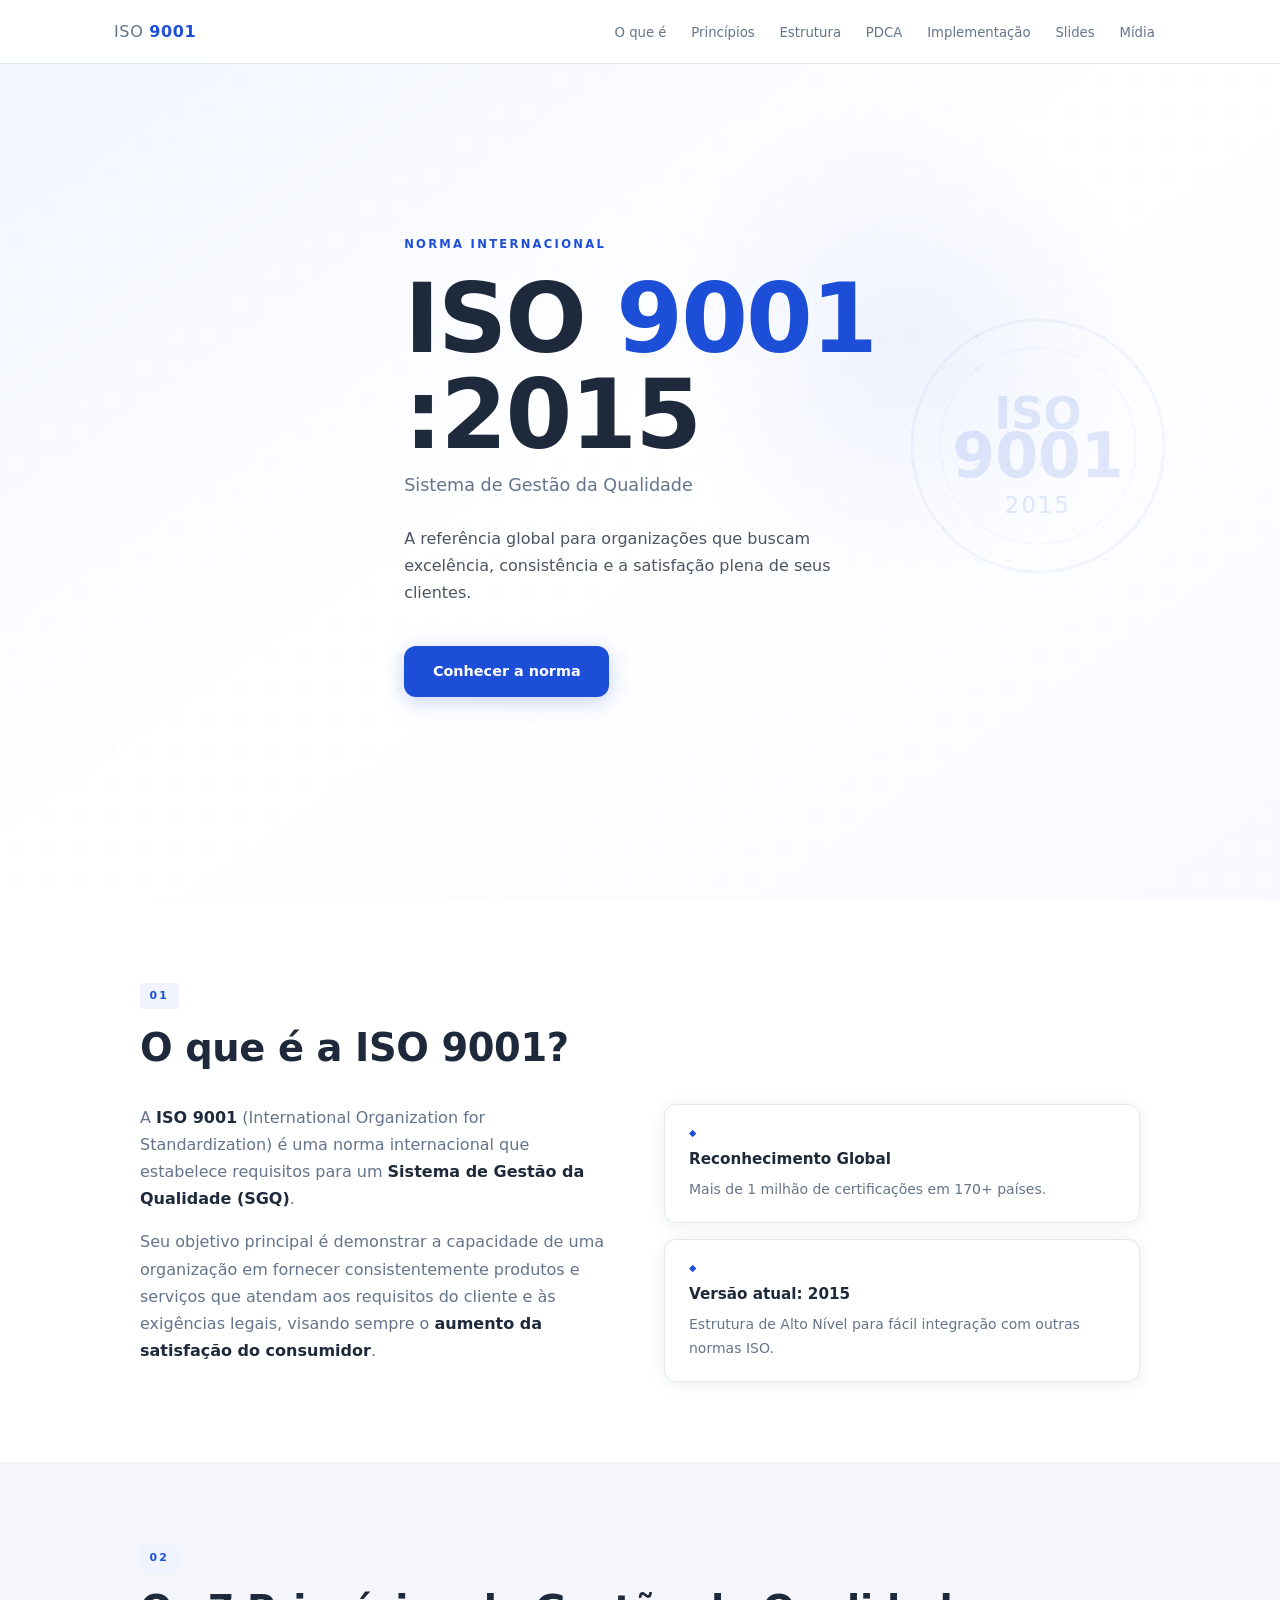
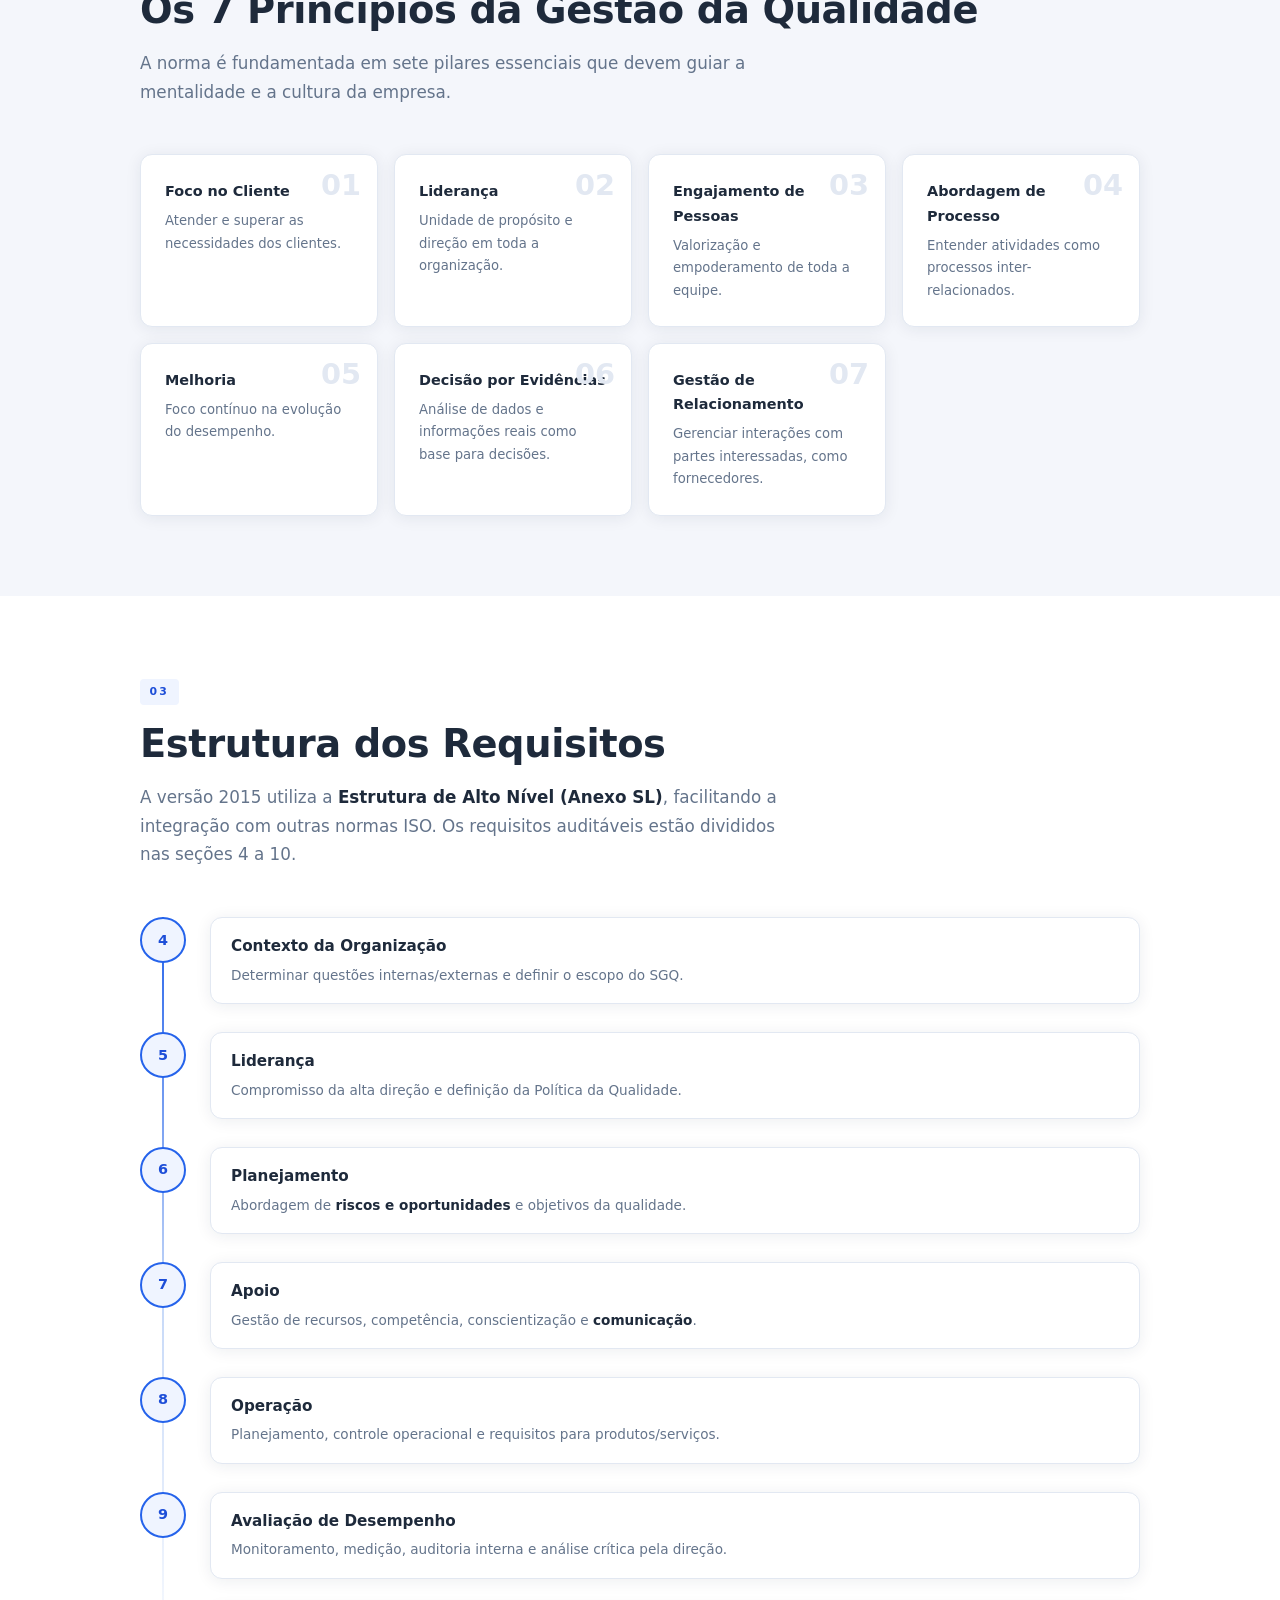
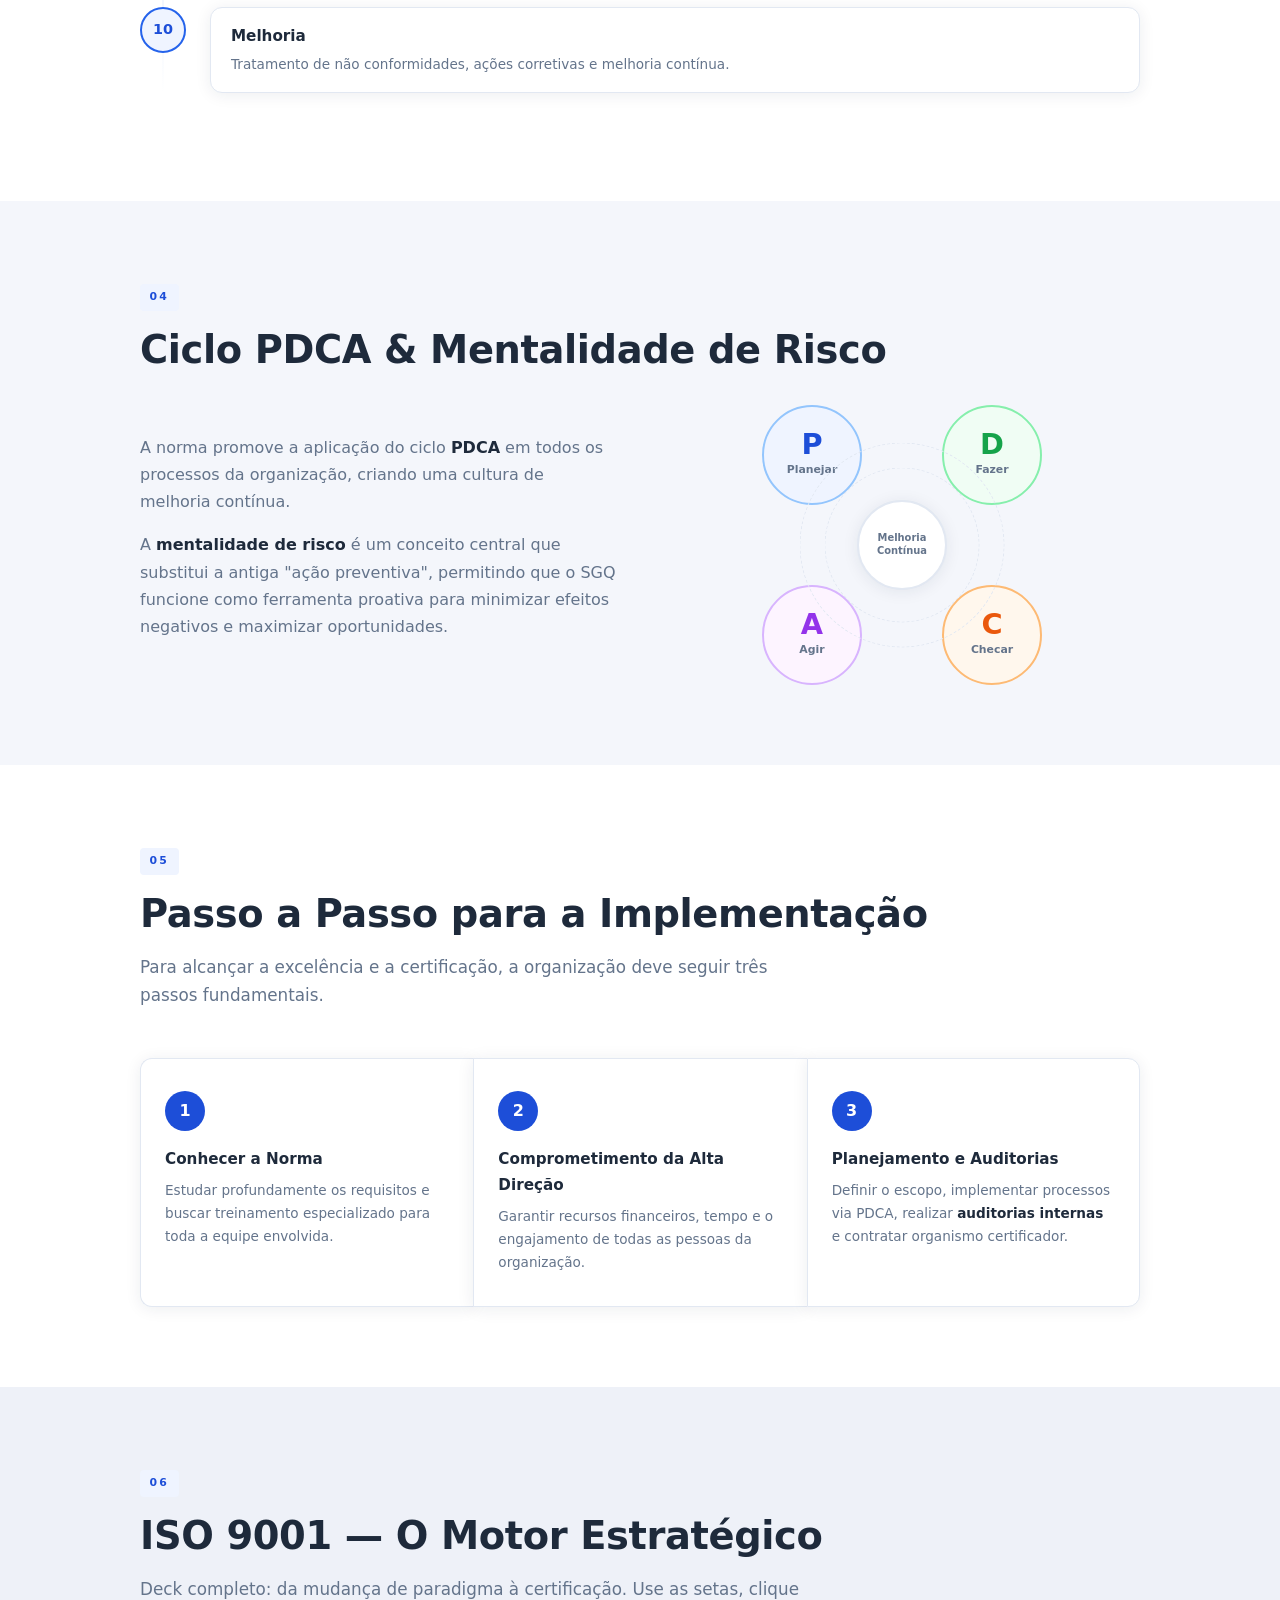
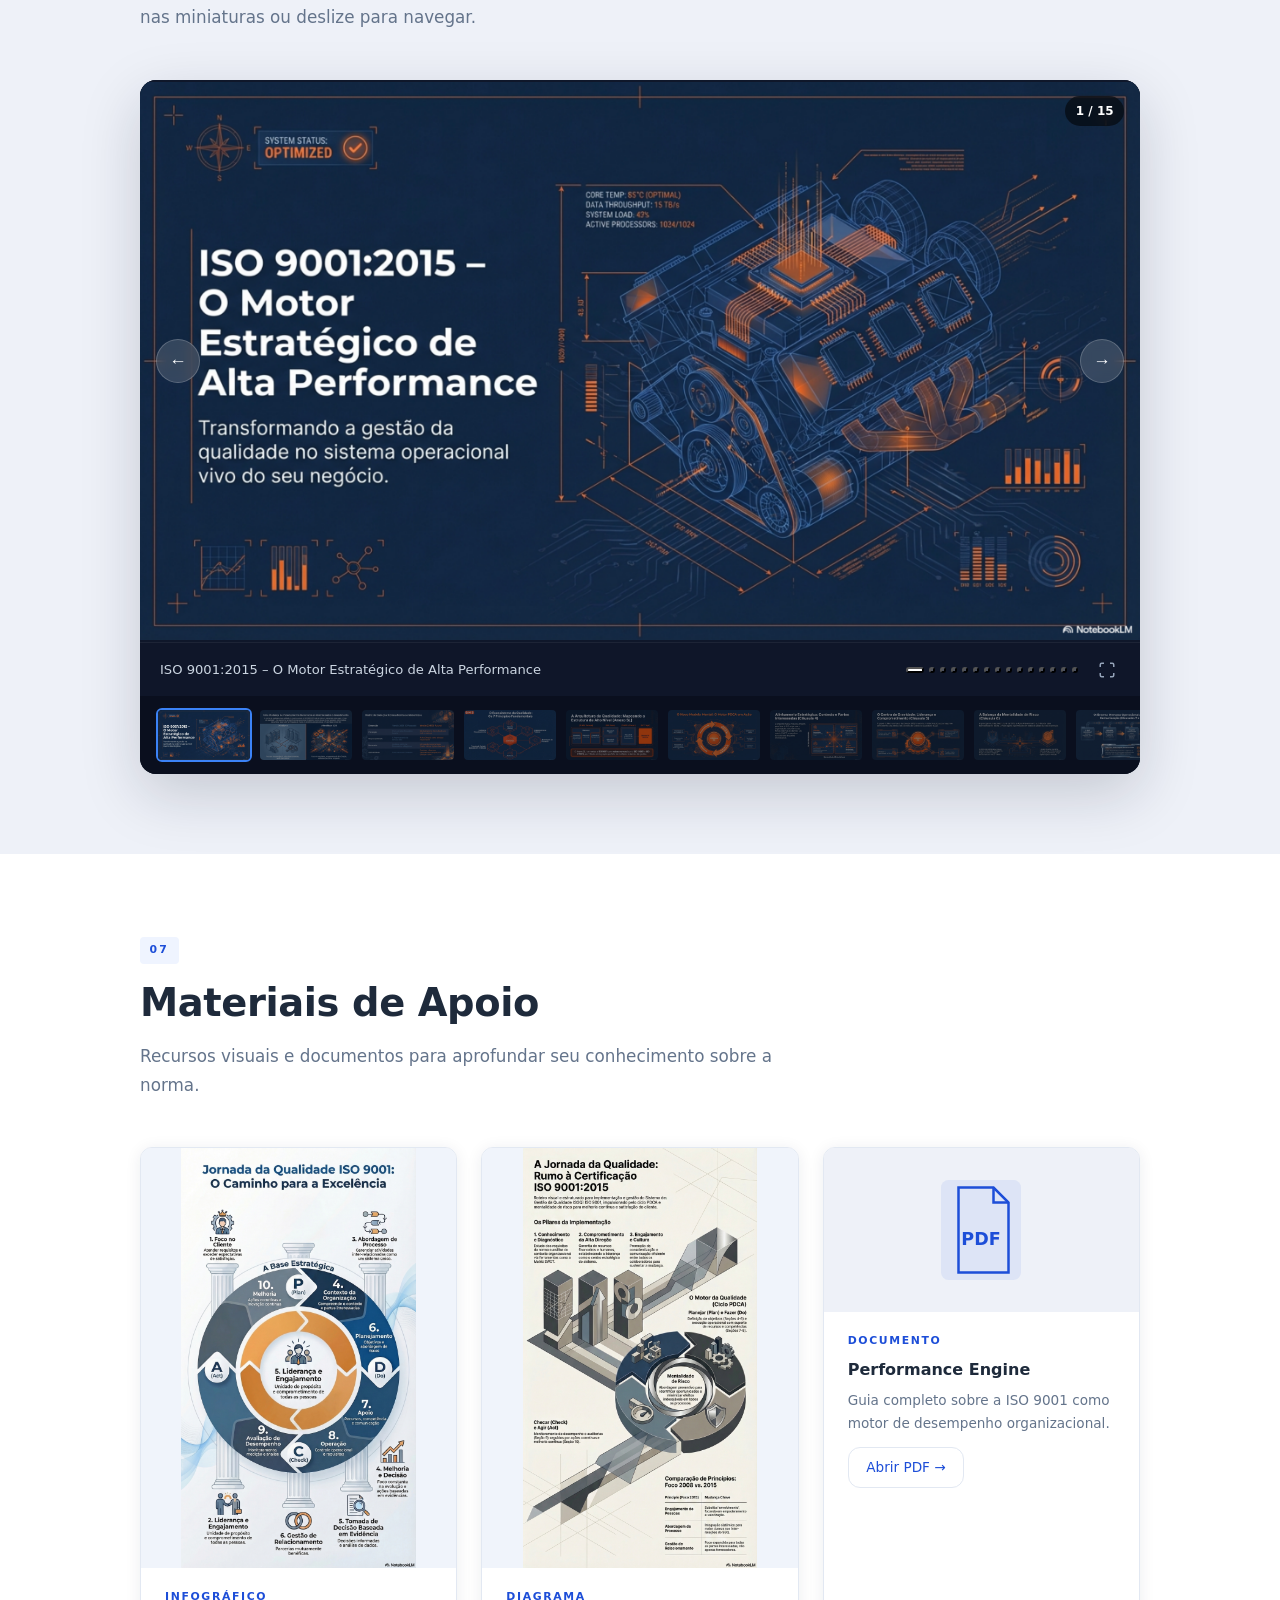
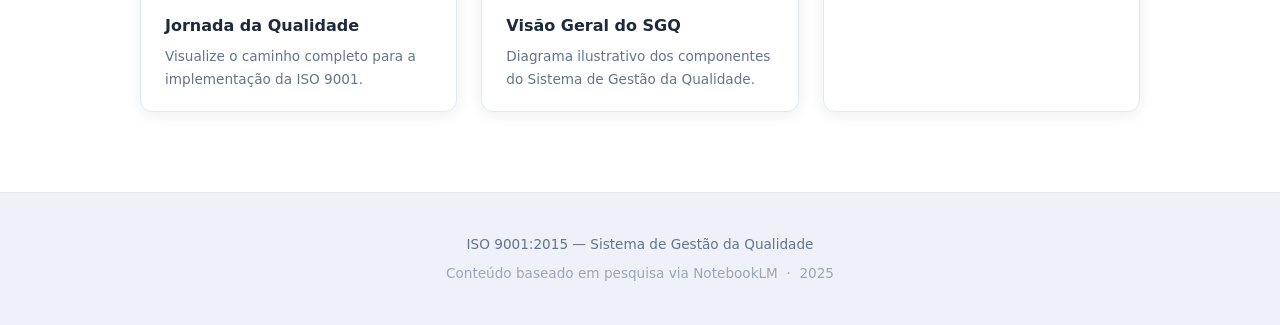
==== commit 015275a2: "refactor: organizar imagens em pasta img/ - Criada pasta img/ na raiz do repositório - Movidas todas" ====
--- a/index.html
+++ b/index.html
@@ -171,21 +171,21 @@
       <div class="slides-wrapper">
         <!-- Viewport -->
         <div class="slide-viewport" id="slideViewport">
-          <img class="slide-img active" src="slides/slide-01.png" alt="Slide 1 — ISO 9001:2015 O Motor Estratégico de Alta Performance" loading="eager" />
-          <img class="slide-img" src="slides/slide-02.png" alt="Slide 2 — Uma Mudança de Paradigma" loading="lazy" />
-          <img class="slide-img" src="slides/slide-03.png" alt="Slide 3 — Matriz de Evolução" loading="lazy" />
-          <img class="slide-img" src="slides/slide-04.png" alt="Slide 4 — Os 7 Princípios Fundamentais" loading="lazy" />
-          <img class="slide-img" src="slides/slide-05.png" alt="Slide 5 — Arquitetura: Estrutura de Alto Nível (Anexo SL)" loading="lazy" />
-          <img class="slide-img" src="slides/slide-06.png" alt="Slide 6 — O Motor PDCA em Ação" loading="lazy" />
-          <img class="slide-img" src="slides/slide-07.png" alt="Slide 7 — Contexto e Partes Interessadas (Cláusula 4)" loading="lazy" />
-          <img class="slide-img" src="slides/slide-08.png" alt="Slide 8 — Liderança e Comprometimento (Cláusula 5)" loading="lazy" />
-          <img class="slide-img" src="slides/slide-09.png" alt="Slide 9 — A Balança da Mentalidade de Risco (Cláusula 6)" loading="lazy" />
-          <img class="slide-img" src="slides/slide-10.png" alt="Slide 10 — Apoio e Comunicação (Cláusulas 7 e 7.4)" loading="lazy" />
-          <img class="slide-img" src="slides/slide-11.png" alt="Slide 11 — Operação: O Coração do Motor (Cláusula 8)" loading="lazy" />
-          <img class="slide-img" src="slides/slide-12.png" alt="Slide 12 — Avaliação e Melhoria (Cláusulas 9 e 10)" loading="lazy" />
-          <img class="slide-img" src="slides/slide-13.png" alt="Slide 13 — Síntese do Sistema de Alta Performance" loading="lazy" />
-          <img class="slide-img" src="slides/slide-14.png" alt="Slide 14 — Roadmap rumo à Certificação" loading="lazy" />
-          <img class="slide-img" src="slides/slide-15.png" alt="Slide 15 — O ROI da Excelência Operacional" loading="lazy" />
+          <img class="slide-img active" src="img/slides/slide-01.png" alt="Slide 1 — ISO 9001:2015 O Motor Estratégico de Alta Performance" loading="eager" />
+          <img class="slide-img" src="img/slides/slide-02.png" alt="Slide 2 — Uma Mudança de Paradigma" loading="lazy" />
+          <img class="slide-img" src="img/slides/slide-03.png" alt="Slide 3 — Matriz de Evolução" loading="lazy" />
+          <img class="slide-img" src="img/slides/slide-04.png" alt="Slide 4 — Os 7 Princípios Fundamentais" loading="lazy" />
+          <img class="slide-img" src="img/slides/slide-05.png" alt="Slide 5 — Arquitetura: Estrutura de Alto Nível (Anexo SL)" loading="lazy" />
+          <img class="slide-img" src="img/slides/slide-06.png" alt="Slide 6 — O Motor PDCA em Ação" loading="lazy" />
+          <img class="slide-img" src="img/slides/slide-07.png" alt="Slide 7 — Contexto e Partes Interessadas (Cláusula 4)" loading="lazy" />
+          <img class="slide-img" src="img/slides/slide-08.png" alt="Slide 8 — Liderança e Comprometimento (Cláusula 5)" loading="lazy" />
+          <img class="slide-img" src="img/slides/slide-09.png" alt="Slide 9 — A Balança da Mentalidade de Risco (Cláusula 6)" loading="lazy" />
+          <img class="slide-img" src="img/slides/slide-10.png" alt="Slide 10 — Apoio e Comunicação (Cláusulas 7 e 7.4)" loading="lazy" />
+          <img class="slide-img" src="img/slides/slide-11.png" alt="Slide 11 — Operação: O Coração do Motor (Cláusula 8)" loading="lazy" />
+          <img class="slide-img" src="img/slides/slide-12.png" alt="Slide 12 — Avaliação e Melhoria (Cláusulas 9 e 10)" loading="lazy" />
+          <img class="slide-img" src="img/slides/slide-13.png" alt="Slide 13 — Síntese do Sistema de Alta Performance" loading="lazy" />
+          <img class="slide-img" src="img/slides/slide-14.png" alt="Slide 14 — Roadmap rumo à Certificação" loading="lazy" />
+          <img class="slide-img" src="img/slides/slide-15.png" alt="Slide 15 — O ROI da Excelência Operacional" loading="lazy" />
 
           <span class="slide-counter" id="slideCounter">1 / 15</span>
           <button class="slide-nav slide-prev" id="slidePrev" aria-label="Slide anterior">&#8592;</button>
@@ -216,8 +216,8 @@
       <div class="media-grid">
         <div class="media-card">
           <div class="media-thumb media-thumb-img">
-            <img src="Jornada da Qualidade ISO 9001 (3).png" alt="Infográfico — Jornada da Qualidade ISO 9001" loading="lazy"/>
-            <button class="thumb-expand" aria-label="Ampliar" data-lightbox="Jornada da Qualidade ISO 9001 (3).png">
+            <img src="img/Jornada da Qualidade ISO 9001 (3).png" alt="Infográfico — Jornada da Qualidade ISO 9001" loading="lazy"/>
+            <button class="thumb-expand" aria-label="Ampliar" data-lightbox="img/Jornada da Qualidade ISO 9001 (3).png">
               <svg viewBox="0 0 24 24" fill="none" stroke="currentColor" stroke-width="2"><path d="M15 3h6v6M9 21H3v-6M21 3l-7 7M3 21l7-7"/></svg>
             </button>
           </div>
@@ -225,8 +225,8 @@
         </div>
         <div class="media-card">
           <div class="media-thumb media-thumb-img">
-            <img src="unnamed (5).png" alt="Diagrama SGQ" loading="lazy"/>
-            <button class="thumb-expand" aria-label="Ampliar" data-lightbox="unnamed (5).png">
+            <img src="img/unnamed (5).png" alt="Diagrama SGQ" loading="lazy"/>
+            <button class="thumb-expand" aria-label="Ampliar" data-lightbox="img/unnamed (5).png">
               <svg viewBox="0 0 24 24" fill="none" stroke="currentColor" stroke-width="2"><path d="M15 3h6v6M9 21H3v-6M21 3l-7 7M3 21l7-7"/></svg>
             </button>
           </div>
--- a/style.css
+++ b/style.css
@@ -264,12 +264,34 @@
 }
 
 /* ── MEDIA SECTION ───────────────────────────────────────── */
-.media-grid { display: grid; grid-template-columns: repeat(auto-fill, minmax(280px, 1fr)); gap: 1.5rem; margin-top: 1rem; }
+.media-grid {
+  display: grid;
+  grid-template-columns: repeat(auto-fill, minmax(260px, 1fr));
+  gap: 1.5rem; margin-top: 1rem;
+}
 .media-card { background: var(--bg); border: 1.5px solid var(--border); border-radius: var(--radius); overflow: hidden; box-shadow: var(--shadow); transition: border-color var(--trans), transform var(--trans), box-shadow var(--trans); }
 .media-card:hover { border-color: var(--accent-2); transform: translateY(-3px); box-shadow: var(--shadow-md); }
-.media-thumb { position: relative; background: var(--bg-alt); overflow: hidden; aspect-ratio: 16/9; display: flex; align-items: center; justify-content: center; }
-.media-thumb-img img { width: 100%; height: 100%; object-fit: cover; transition: transform 0.4s ease; }
-.media-card:hover .media-thumb-img img { transform: scale(1.04); }
+
+/* Thumbnail — sem aspect-ratio forçado; imagem mostra sua proporção natural */
+.media-thumb {
+  position: relative;
+  background: #f0f4fb;
+  display: flex; align-items: flex-start; justify-content: center;
+  overflow: hidden;
+}
+.media-thumb-img img {
+  width: 100%; height: auto;
+  max-height: 420px;
+  object-fit: contain;
+  display: block;
+  transition: transform 0.4s ease;
+}
+.media-card:hover .media-thumb-img img { transform: scale(1.02); }
+
+/* Mobile: limita a altura para não ocupar a tela toda */
+@media (max-width: 600px) {
+  .media-thumb-img img { max-height: 300px; }
+}
 .thumb-expand { position: absolute; top: 0.75rem; right: 0.75rem; background: rgba(255,255,255,0.88); border: 1px solid var(--border); border-radius: 8px; padding: 6px; cursor: pointer; opacity: 0; transition: opacity var(--trans), background var(--trans); }
 .media-card:hover .thumb-expand { opacity: 1; }
 .thumb-expand:hover { background: var(--accent); }
